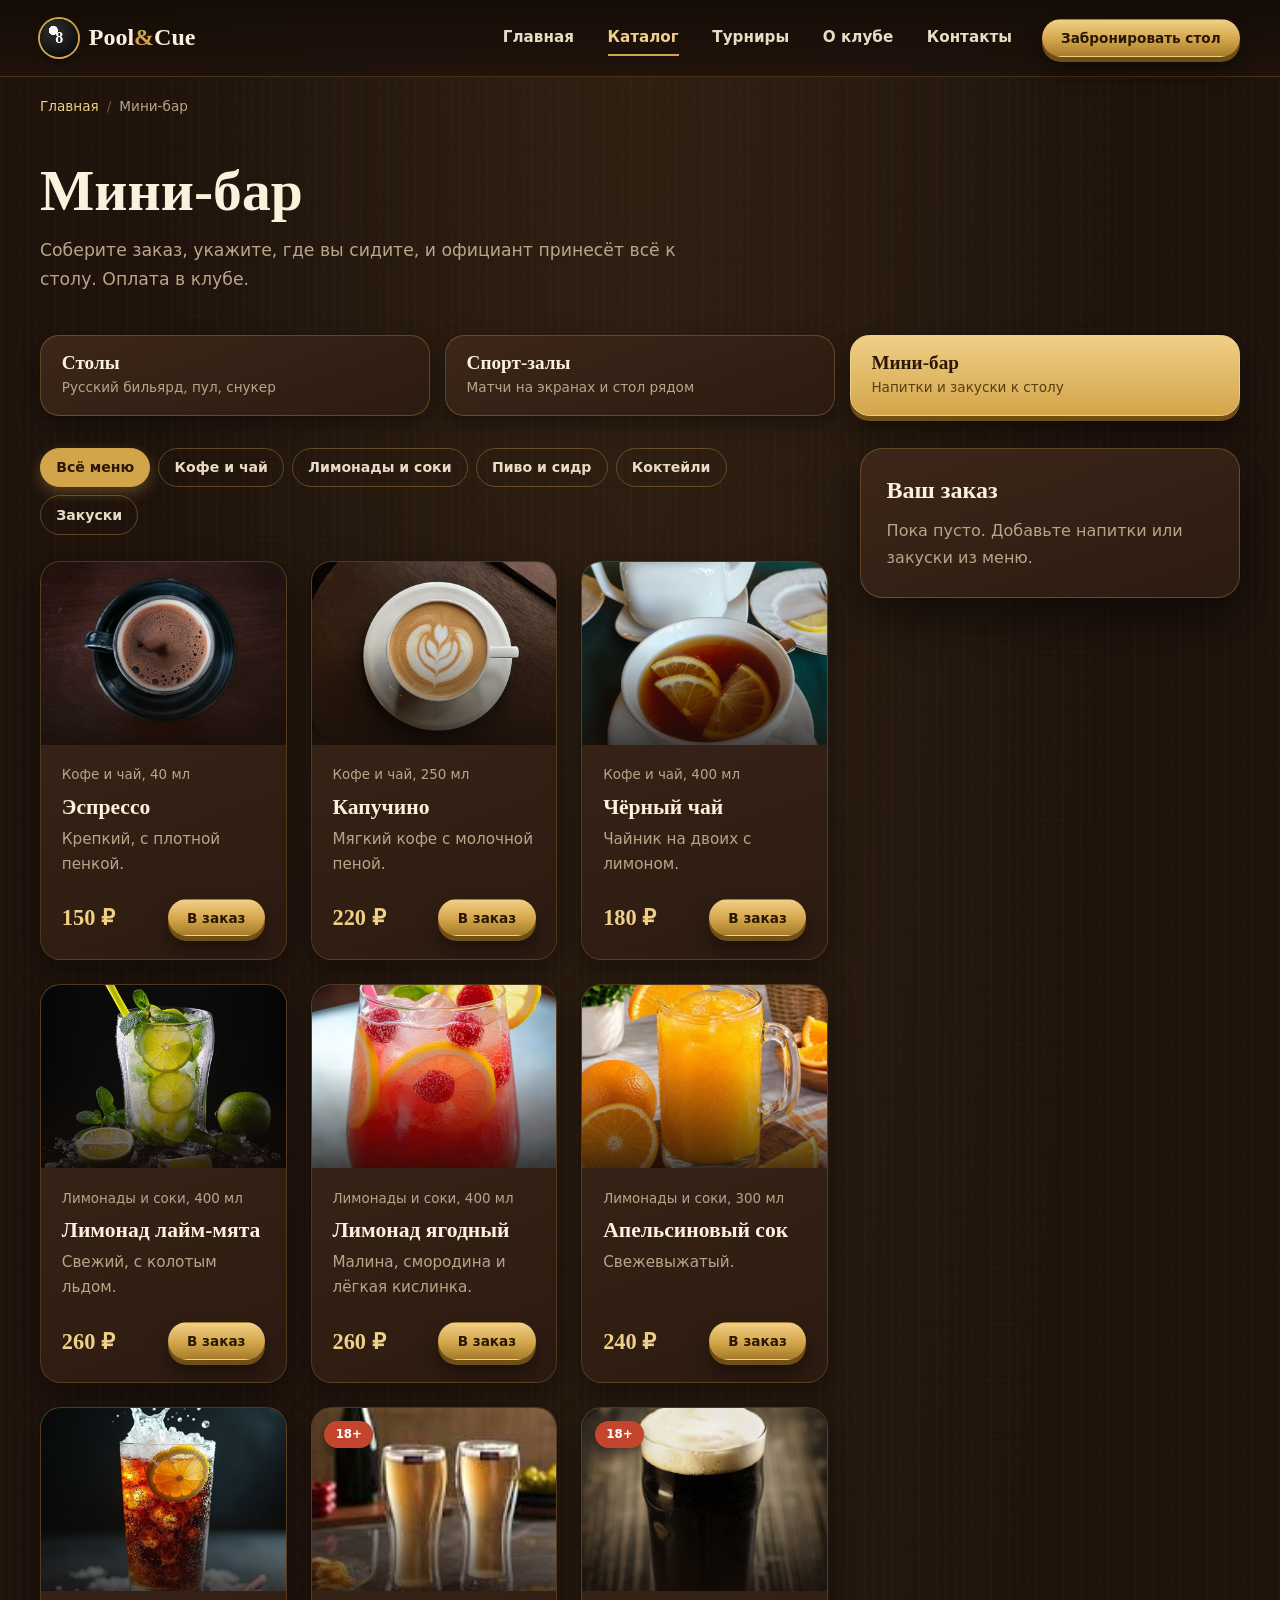
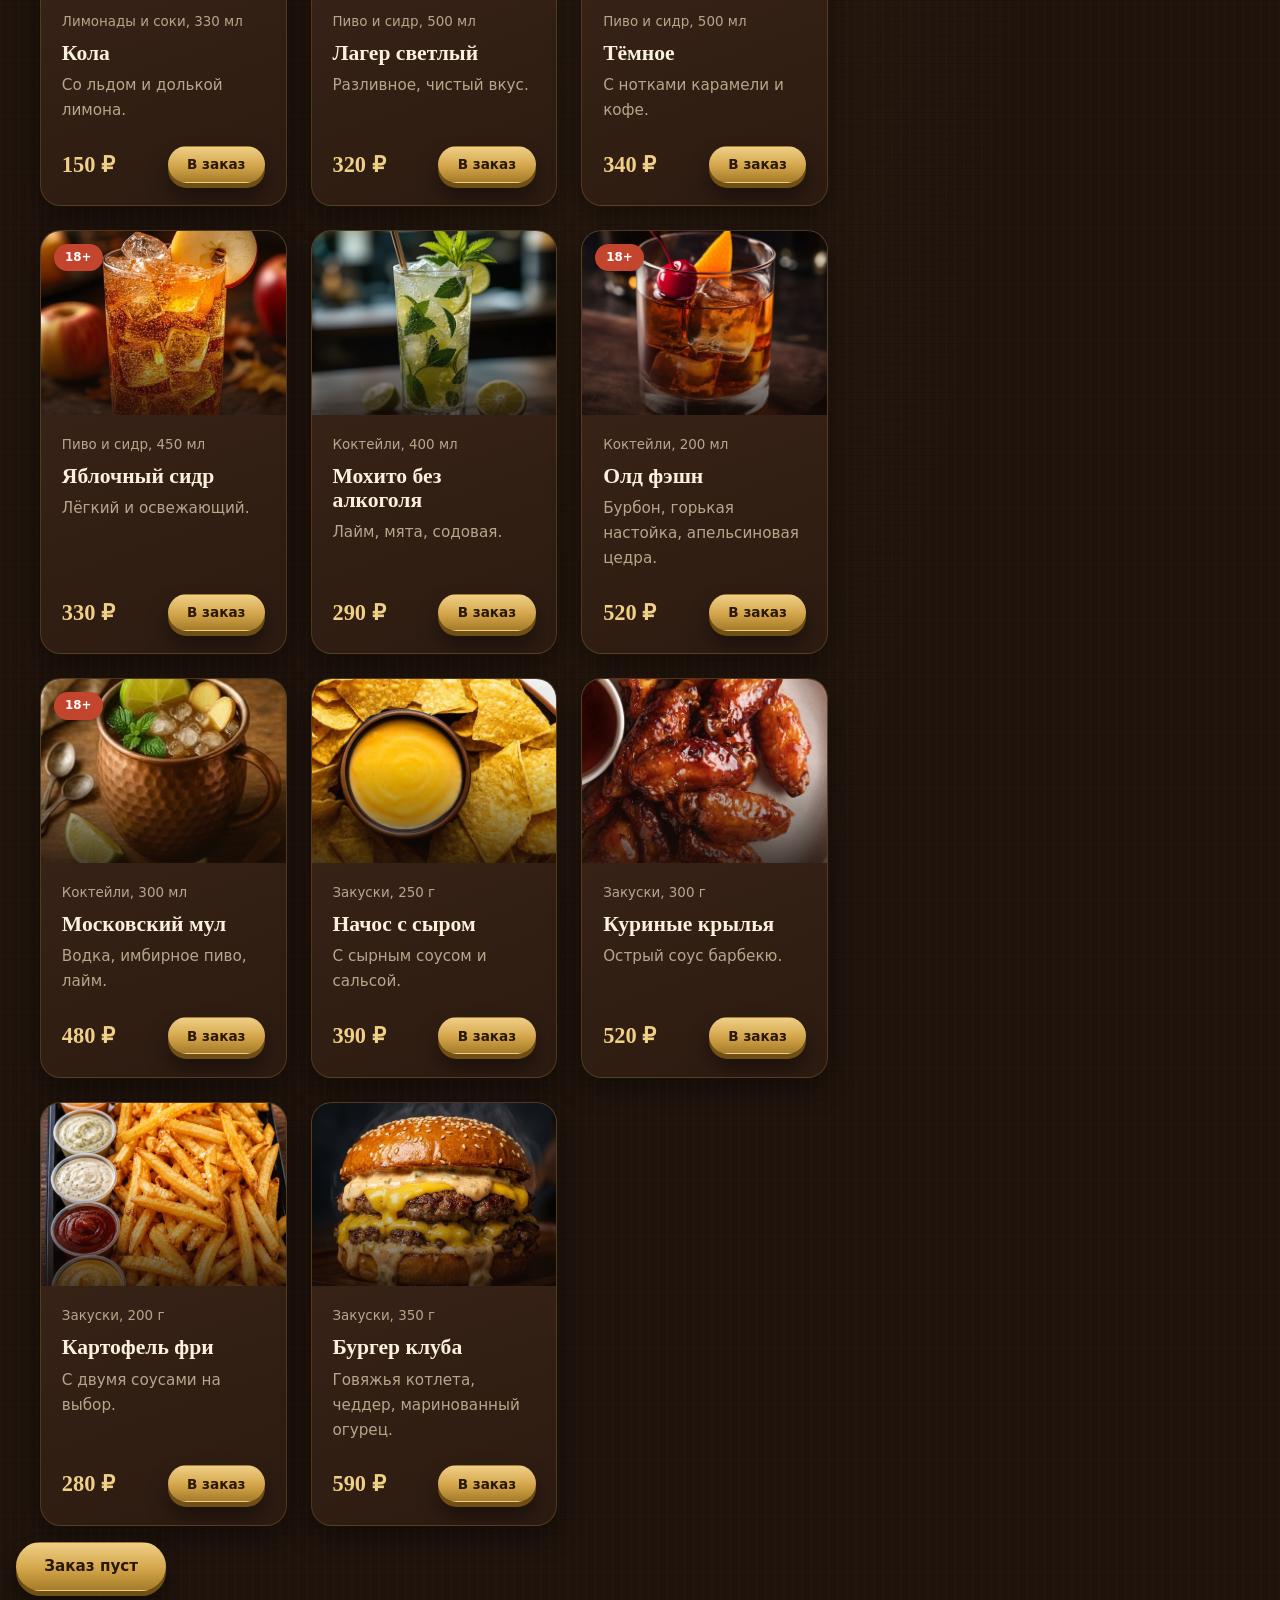
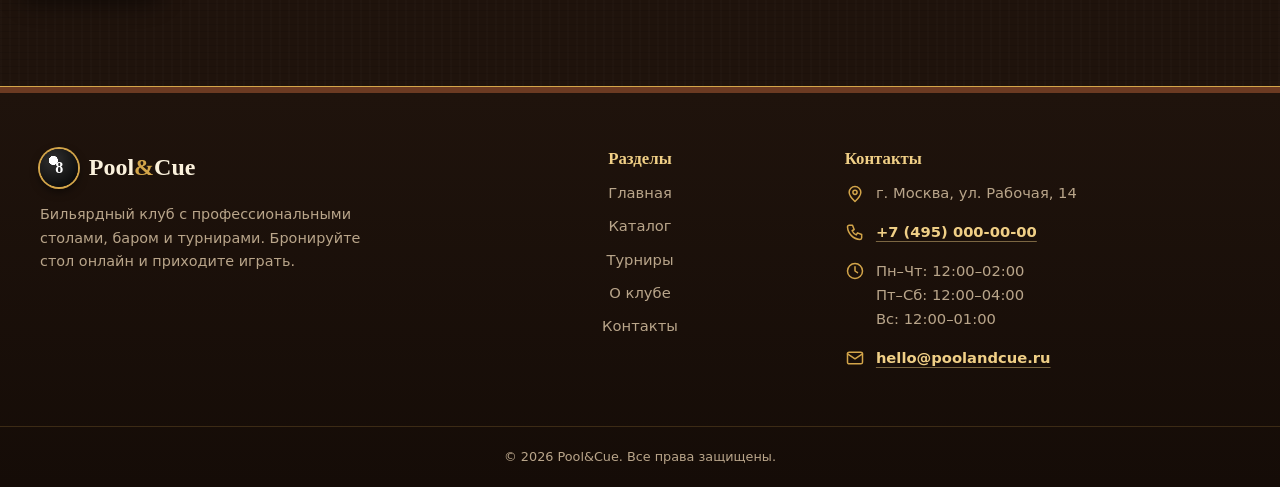
==== menu.html @ e1a8289d "first commit" ====
<!doctype html>
<html lang="ru">
<head>
<meta charset="utf-8">
<meta name="viewport" content="width=device-width,initial-scale=1">
<title>Мини-бар — Pool&amp;Cue</title>
<meta name="description" content="Мини-бар Pool&Cue: напитки, коктейли и закуски с заказом прямо к столу.">
<link rel="icon" href="data:image/svg+xml,%3Csvg xmlns='http://www.w3.org/2000/svg' viewBox='0 0 32 32'%3E%3Ccircle cx='16' cy='16' r='15' fill='%23150c07' stroke='%23d3a54a' stroke-width='2'/%3E%3Ccircle cx='16' cy='16' r='7' fill='%23f1e6d1'/%3E%3C/svg%3E">
<link rel="stylesheet" href="css/style.css">
<link rel="stylesheet" href="css/utilities.css">
<script src="js/data.js"></script>
<script src="js/main.js" defer></script>
</head>
<body>
<div id="site-header"></div>
<main>

<nav class="crumbs container" aria-label="Хлебные крошки" data-trail="Мини-бар"></nav>
<div class="container page-head"><h1 class="page-head__title">Мини-бар</h1><p class="page-head__lead">Соберите заказ, укажите, где вы сидите, и официант принесёт всё к столу. Оплата в клубе.</p></div>
<div class="container"><nav class="tabs" aria-label="Разделы каталога"><a class="tabs__link" href="catalog.html"><span class="tabs__title">Столы</span><span class="tabs__text">Русский бильярд, пул, снукер</span></a><a class="tabs__link" href="sports.html"><span class="tabs__title">Спорт-залы</span><span class="tabs__text">Матчи на экранах и стол рядом</span></a><a class="tabs__link tabs__link--active" href="menu.html" aria-current="page"><span class="tabs__title">Мини-бар</span><span class="tabs__text">Напитки и закуски к столу</span></a></nav></div>
<div class="container grid gap-8 pb-8 lg:grid-cols-[1fr_380px]">
  <section><div class="cat-row chips" id="cats"></div><div class="grid gap-6 sm:grid-cols-2 xl:grid-cols-3" id="menuGrid"></div></section>
  <aside class="cart" id="cart"><div class="form-panel" id="cartBox"><h2 class="text-2xl mb-3">Ваш заказ</h2><div id="lines"></div>
    <form id="orderForm" novalidate class="grid gap-4 mt-4" hidden>
      <div class="field"><label class="field__label" for="oName">Имя</label><input class="field__input" id="oName" data-rule="required minlen:2"></div>
      <div class="field"><label class="field__label" for="oPhone">Телефон</label><input class="field__input" id="oPhone" type="tel" data-rule="required phone" placeholder="+7 900 123-45-67"></div>
      <div class="field"><label class="field__label" for="oWhere">Куда принести</label><select class="field__input" id="oWhere"></select></div>
      <div class="field"><label class="field__label" for="oNote">Пожелания</label><textarea class="field__input" id="oNote" style="min-height:64px" placeholder="Например, без льда"></textarea></div>
      <div class="field field--check" id="ageBox" hidden><input type="checkbox" id="oAge"><label for="oAge" class="text-sm">Мне есть 18 лет, подтверждаю заказ алкоголя</label></div>
      <button class="btn btn--primary btn--lg btn--block" type="submit">Заказать</button></form></div></aside>
</div>
<a class="btn btn--primary cart-pill" href="#cart" id="pill">Заказ</a>

</main>
<div id="site-footer"></div>
<script>
document.addEventListener("DOMContentLoaded",()=>{

let cart={},cat="all";try{cart=JSON.parse(localStorage.getItem("pc_cart")||"{}")}catch(_){}
const save=()=>{try{localStorage.setItem("pc_cart",JSON.stringify(cart))}catch(_){}};
$("#cats").innerHTML=[["all","Всё меню"],...MENU_CATS.map(c=>[c,c])].map(([v,t],i)=>`<label class="chip"><input type="radio" name="cat" value="${v}"${i?"":" checked"}><span>${t}</span></label>`).join("");
$("#oWhere").innerHTML=["У барной стойки",...SPORT_HALLS.map(h=>"Спорт-зал "+h.name),...TABLES.map(t=>`Стол «${t.name}», ${t.hall}`)].map(o=>`<option>${o}</option>`).join("");
const ctl=id=>{const n=cart[id]||0;return n?`<div class="qty"><button data-dec="${id}" aria-label="Убрать одну">−</button><b>${n}</b><button data-inc="${id}" aria-label="Добавить ещё">+</button></div>`:`<button class="btn btn--primary btn--sm" data-inc="${id}">В заказ</button>`};
function grid(){$("#menuGrid").innerHTML=MENU.filter(m=>cat==="all"||m.cat===cat).map(m=>`<article class="card"><div class="card__media"><img src="images/${m.img}" alt="${m.name}" loading="lazy">${m.alc?'<div class="card__badges"><span class="badge badge--hot">18+</span></div>':""}</div><div class="card__body"><p class="card__meta">${m.cat}, ${m.vol}</p><h3 class="card__title">${m.name}</h3><p class="card__text">${m.desc}</p><div class="card__foot"><p class="card__price">${money(m.price)}</p><span data-ctl="${m.id}">${ctl(m.id)}</span></div></div></article>`).join("")}
function lines(){const items=MENU.filter(m=>cart[m.id]),sum=items.reduce((s,m)=>s+m.price*cart[m.id],0),cnt=items.reduce((s,m)=>s+cart[m.id],0);
$("#lines").innerHTML=items.length?items.map(m=>`<div class="cart__line"><span>${m.name} × ${cart[m.id]}</span><b>${money(m.price*cart[m.id])}</b></div>`).join("")+`<div class="sum__row sum__row--total mt-3"><span>Итого</span><span>${money(sum)}</span></div>`:`<p class="text-[color:var(--muted)]">Пока пусто. Добавьте напитки или закуски из меню.</p>`;
$("#orderForm").hidden=!items.length;const alc=items.some(m=>m.alc);$("#ageBox").hidden=!alc;if(alc)$("#oAge").dataset.rule="agree";else{delete $("#oAge").dataset.rule;$("#oAge").checked=false}
$("#pill").textContent=cnt?`Заказ: ${cnt} · ${money(sum)}`:"Заказ пуст";return sum}
document.addEventListener("click",e=>{const b=e.target.closest("[data-inc],[data-dec]");if(!b)return;const id=b.dataset.inc||b.dataset.dec;
cart[id]=Math.max(0,(cart[id]||0)+(b.dataset.inc?1:-1));if(!cart[id])delete cart[id];save();$$(`[data-ctl="${id}"]`).forEach(s=>s.innerHTML=ctl(id));lines()});
$$("input[name=cat]").forEach(r=>r.onchange=()=>{cat=r.value;grid()});
$("#orderForm").onsubmit=e=>{e.preventDefault();if(!validateForm(e.target)){toast("Проверьте поля формы: есть ошибки",true);return}
const sum=lines(),code="BAR-"+Math.floor(100+Math.random()*900),where=$("#oWhere").value;cart={};save();
$("#cartBox").innerHTML=`<div class="text-center py-4"><div class="feature__icon mx-auto" style="width:4rem;height:4rem">${icon("bar")}</div><h2 class="text-2xl">Заказ принят</h2><p class="mt-3">Номер: <b class="text-[color:var(--brass-light)]">${code}</b></p><p class="mt-2 text-[color:var(--muted)]">Принесём: ${where.toLowerCase()}. К оплате в клубе: ${money(sum)}.</p><a class="btn btn--ghost mt-6" href="menu.html">Сделать новый заказ</a></div>`;$("#pill").hidden=true;toast("Заказ принят, официант уже в пути")};
grid();lines();

});
</script>
</body>
</html>
---- css/style.css ----
/* Pool&Cue — стили. БЭМ + CSS-переменные; раскладка — Tailwind (CDN) + Flexbox/Grid */
:root{--walnut-950:#150c07;--walnut-900:#1f130c;--walnut-800:#2c1b11;--walnut-700:#3d2619;--mahogany:#6b3a22;--oak:#a8703f;--brass:#d3a54a;--brass-light:#f0cf86;--brass-dark:#6f4f14;--felt:#1f5a42;--felt-dark:#143d2d;--chalk:#f1e6d1;--text:#eadcc4;--muted:#b9a58a;--danger:#ff8a72;--ok:#8fd9a8;--ease:cubic-bezier(.2,.8,.2,1)}
*{box-sizing:border-box}
html{scroll-behavior:smooth;scroll-padding-top:96px}
body{margin:0;padding-top:76px;font-family:system-ui,-apple-system,'Segoe UI',Roboto,sans-serif;color:var(--text);line-height:1.65;background-color:var(--walnut-900);background-image:radial-gradient(ellipse at 50% -10%,rgba(211,165,74,.10),transparent 55%),repeating-linear-gradient(90deg,rgba(255,255,255,.012) 0 2px,transparent 2px 9px),repeating-linear-gradient(0deg,rgba(0,0,0,.10) 0 1px,transparent 1px 7px)}
h1,h2,h3,h4{font-family:Georgia,'Times New Roman',serif;line-height:1.12;margin:0;color:#fbf1dc}
p{margin:0}
:focus-visible{outline:2px solid var(--brass-light);outline-offset:3px}
.container{width:min(1200px,100% - 2rem);margin-inline:auto}
.is-missing{opacity:0}
@media (prefers-reduced-motion:reduce){*{transition:none!important;animation:none!important;scroll-behavior:auto!important}}

/* базовые сбросы */
img,canvas,svg{display:block;max-width:100%}img{height:auto}
a{color:inherit}[hidden]{display:none!important}
button,input,select,textarea{font:inherit;color:inherit}
ul{margin:0}
/* header / nav */
.header{position:fixed;top:0;left:0;right:0;z-index:50;background:linear-gradient(180deg,rgba(21,12,7,.96),rgba(31,19,12,.92));backdrop-filter:blur(10px);border-bottom:1px solid rgba(211,165,74,.25);transition:box-shadow .3s}
.header--scrolled{box-shadow:0 12px 30px rgba(0,0,0,.55)}
.logo{display:inline-flex;align-items:center;gap:.65rem;text-decoration:none}
.logo__ball{display:grid;place-items:center;width:2.4rem;height:2.4rem;border-radius:50%;background:radial-gradient(circle at 35% 30%,#fff 0 12%,#2a2a2a 13%,#000);box-shadow:0 0 0 2px var(--brass),0 4px 10px rgba(0,0,0,.6);color:#fff;font:800 1rem Georgia,'Times New Roman',serif;transition:transform .6s var(--ease)}
.logo:hover .logo__ball{transform:rotate(360deg)}
.logo__text{font:800 1.5rem Georgia,'Times New Roman',serif;color:#fbf1dc}.logo__amp{color:var(--brass)}
.nav{display:flex;align-items:center;gap:.4rem}
.nav__link{position:relative;padding:.5rem .85rem;text-decoration:none;font-weight:600;font-size:.95rem;color:var(--text);transition:color .2s}
.nav__link::after{content:"";position:absolute;left:.85rem;right:.85rem;bottom:.15rem;height:2px;background:var(--brass);transform:scaleX(0);transform-origin:left;transition:transform .35s var(--ease)}
.nav__link:hover,.nav__link--active{color:var(--brass-light)}.nav__link:hover::after,.nav__link--active::after{transform:scaleX(1)}
.nav__cta{margin-left:.6rem}
.burger{display:none;width:44px;height:44px;border:1px solid rgba(211,165,74,.4);border-radius:12px;background:var(--walnut-800);cursor:pointer;flex-direction:column;justify-content:center;align-items:center;gap:5px}
.burger span{width:20px;height:2px;background:var(--brass-light);transition:transform .3s}
@media(max-width:1100px){.burger{display:flex}.nav{position:absolute;top:76px;left:0;right:0;flex-direction:column;align-items:stretch;padding:1rem;background:var(--walnut-950);border-bottom:1px solid rgba(211,165,74,.3);display:none}.nav--open{display:flex}.nav__link{padding:.8rem}.nav__cta{margin:.5rem 0 0}}

/* buttons */
a.btn,button.btn{position:relative;display:inline-flex;align-items:center;justify-content:center;gap:.5rem;padding:.9rem 1.7rem;border-radius:999px;border:1px solid transparent;font:700 .95rem system-ui,-apple-system,'Segoe UI',Roboto,sans-serif;text-decoration:none;cursor:pointer;overflow:hidden;isolation:isolate;transition:transform .25s var(--ease),box-shadow .25s,background .25s,color .25s}
.btn::before{content:"";position:absolute;inset:0;z-index:-1;background:linear-gradient(110deg,transparent 30%,rgba(255,255,255,.5) 50%,transparent 70%);transform:translateX(-130%);transition:transform .7s var(--ease)}
.btn:hover::before{transform:translateX(130%)}
.btn:hover{transform:translateY(-3px)}.btn:active{transform:translateY(2px) scale(.98)}
.btn[disabled]{opacity:.5;pointer-events:none}
.btn.btn--primary{background:linear-gradient(180deg,var(--brass-light),var(--brass) 55%,#a67c2a);color:#2a1807;box-shadow:0 5px 0 var(--brass-dark),0 14px 22px rgba(0,0,0,.45)}
.btn.btn--primary:hover{box-shadow:0 8px 0 var(--brass-dark),0 20px 34px rgba(211,165,74,.35)}
.btn.btn--primary:active{box-shadow:0 1px 0 var(--brass-dark),0 4px 10px rgba(0,0,0,.4)}
.btn.btn--ghost{background:rgba(211,165,74,.06);border-color:var(--brass);color:var(--brass-light)}
.btn.btn--ghost:hover{background:var(--brass);color:#2a1807;box-shadow:0 12px 26px rgba(211,165,74,.3)}
.btn.btn--felt{background:linear-gradient(180deg,#2f8a66,var(--felt) 60%,var(--felt-dark));color:#f1e6d1;box-shadow:0 5px 0 #0b2619,0 14px 22px rgba(0,0,0,.4)}
.btn.btn--felt:hover{box-shadow:0 8px 0 #0b2619,0 20px 32px rgba(47,138,102,.4)}
.btn.btn--sm{padding:.6rem 1.15rem;font-size:.85rem}.btn.btn--lg{padding:1.1rem 2.2rem;font-size:1.05rem}.btn.btn--block{width:100%}

/* sections */
.section{padding:5rem 0}
.section--felt{background:radial-gradient(ellipse at 50% 0,#2b7a58,transparent 70%),repeating-linear-gradient(45deg,rgba(255,255,255,.025) 0 1px,transparent 1px 4px),var(--felt-dark);border-block:6px solid var(--mahogany);box-shadow:inset 0 0 80px rgba(0,0,0,.5)}
.section--chalk{background:linear-gradient(180deg,#f6ecd8,var(--chalk));color:#3a2414;border-block:6px solid var(--oak)}
.section--chalk h2,.section--chalk h3{color:#2c1b11}.section--chalk .section__lead{color:#6a4a32}
.section--dark{background:rgba(21,12,7,.55)}
.section__head{max-width:40rem;margin-bottom:2.8rem}.section__head--center{margin-inline:auto;text-align:center}
.section__title{font-size:clamp(1.9rem,3.6vw,2.9rem);font-weight:800}
.section__lead{margin-top:.8rem;color:var(--muted);font-size:1.05rem}
.crumbs{padding:1.2rem 0 .4rem;font-size:.85rem;color:var(--muted)}.crumbs a{color:var(--brass-light);text-decoration:none}.crumbs a:hover{text-decoration:underline}.crumbs__sep{margin:0 .5rem;opacity:.5}
.page-head{padding:2.2rem 0 2.6rem}.page-head__title{font-size:clamp(2.2rem,5vw,3.6rem);font-weight:800}.page-head__lead{margin-top:.8rem;color:var(--muted);max-width:42rem;font-size:1.08rem}

/* hero */
.hero{position:relative;min-height:calc(100vh - 76px);display:flex;align-items:center;overflow:hidden;background:radial-gradient(ellipse at 50% 0,#3b2515,var(--walnut-950) 70%)}
.hero__img{position:absolute;inset:0;width:100%;height:100%;object-fit:cover;opacity:.55}
.hero__shade{position:absolute;inset:0;background:linear-gradient(90deg,rgba(21,12,7,.92),rgba(21,12,7,.35) 70%),linear-gradient(0deg,var(--walnut-900),transparent 30%)}
.hero__lamp{position:absolute;top:-12%;left:50%;width:min(900px,120vw);height:130%;transform:translateX(-50%);background:conic-gradient(from 180deg at 50% 0,transparent 160deg,rgba(255,214,140,.16) 180deg,transparent 200deg);pointer-events:none;animation:lamp 6s ease-in-out infinite alternate}
@keyframes lamp{from{opacity:.6;transform:translateX(-50%) rotate(-1.2deg)}to{opacity:1;transform:translateX(-50%) rotate(1.2deg)}}
.hero__inner{position:relative;padding:4rem 0}
.hero__title{font-size:clamp(2.6rem,7vw,5.4rem);font-weight:800;max-width:14ch;text-shadow:0 6px 30px rgba(0,0,0,.6)}
.hero__text{margin-top:1.3rem;max-width:34rem;font-size:1.15rem;color:var(--text)}
.quick{display:grid;grid-template-columns:repeat(auto-fit,minmax(160px,1fr));gap:.8rem;align-items:end;margin-top:2.4rem;padding:1.1rem;max-width:52rem;border-radius:1.4rem;background:linear-gradient(160deg,rgba(61,38,25,.92),rgba(31,19,12,.92));border:1px solid rgba(211,165,74,.35);box-shadow:0 24px 50px rgba(0,0,0,.55),inset 0 1px 0 rgba(255,255,255,.08)}

/* forms */
.field{display:flex;flex-direction:column;gap:.35rem;position:relative}
.field__label{font-size:.82rem;font-weight:700;color:var(--brass-light)}
.field__input{width:100%;padding:.8rem 1rem;border-radius:.85rem;border:1px solid rgba(211,165,74,.3);background:rgba(10,5,2,.45);color:#fbf1dc;font:500 .95rem system-ui,-apple-system,'Segoe UI',Roboto,sans-serif;transition:border-color .2s,box-shadow .2s,background .2s}
.field__input:hover{border-color:rgba(211,165,74,.6)}
.field__input:focus{outline:none;border-color:var(--brass-light);box-shadow:0 0 0 4px rgba(211,165,74,.18);background:rgba(10,5,2,.7)}
.field__input option{background:var(--walnut-800)}
textarea.field__input{min-height:96px;resize:vertical}
.field__msg{font-size:.8rem;color:var(--danger)}.field__msg:empty{display:none}
.field--error .field__input{border-color:var(--danger);box-shadow:0 0 0 4px rgba(255,138,114,.12)}
.field--check{flex-direction:row;flex-wrap:wrap;align-items:flex-start;gap:.6rem}.field--check .field__msg{width:100%}
.field--check input{accent-color:var(--brass);width:1.15rem;height:1.15rem;margin-top:.25rem}
input[type=range]{accent-color:var(--brass);width:100%}
.form-panel{padding:1.6rem;border-radius:1.4rem;background:linear-gradient(160deg,var(--walnut-700),var(--walnut-800));border:1px solid rgba(211,165,74,.3);box-shadow:0 20px 44px rgba(0,0,0,.5)}
.chips{display:flex;flex-wrap:wrap;gap:.5rem}.chip{position:relative;cursor:pointer}.chip input{position:absolute;opacity:0}
.chip span{display:inline-block;padding:.45rem .95rem;border-radius:999px;border:1px solid rgba(211,165,74,.35);font-size:.88rem;font-weight:600;transition:all .2s var(--ease)}
.chip:hover span{transform:translateY(-2px);border-color:var(--brass)}
.chip input:checked+span{background:var(--brass);color:#2a1807;border-color:var(--brass);box-shadow:0 6px 14px rgba(211,165,74,.3)}
.chip input:focus-visible+span{outline:2px solid var(--brass-light);outline-offset:3px}
.sum{display:grid;gap:.4rem;padding:1rem;border-radius:1rem;background:rgba(10,5,2,.4);border:1px dashed rgba(211,165,74,.4)}
.sum__row{display:flex;justify-content:space-between;font-size:.92rem;color:var(--muted)}.sum__row--total{font:800 1.5rem Georgia,'Times New Roman',serif;color:var(--brass-light);padding-top:.5rem;border-top:1px solid rgba(211,165,74,.3)}

/* cards */
.card{display:flex;flex-direction:column;overflow:hidden;border-radius:1.3rem;background:linear-gradient(160deg,var(--walnut-700),var(--walnut-800));border:1px solid rgba(211,165,74,.2);box-shadow:0 10px 28px rgba(0,0,0,.4);transition:transform .45s var(--ease),box-shadow .45s,border-color .45s}
.card:hover{transform:translateY(-8px);border-color:rgba(240,207,134,.7);box-shadow:0 26px 50px rgba(0,0,0,.55),0 0 36px rgba(211,165,74,.18)}
.card__media{position:relative;aspect-ratio:4/3;overflow:hidden;background:radial-gradient(circle at 50% 40%,#2f7a58,var(--felt-dark) 75%)}
.card__media img{position:absolute;inset:0;width:100%;height:100%;object-fit:cover;transition:transform .9s var(--ease),filter .6s}
.card:hover .card__media img{transform:scale(1.12) rotate(.6deg);filter:saturate(1.15) brightness(1.05)}
.card__media::after{content:"";position:absolute;inset:0;background:linear-gradient(0deg,rgba(21,12,7,.75),transparent 55%);pointer-events:none}
.card__badges{position:absolute;top:.8rem;left:.8rem;z-index:2;display:flex;flex-wrap:wrap;gap:.4rem}
.card__body{display:flex;flex-direction:column;gap:.5rem;padding:1.2rem 1.3rem 1.4rem;flex:1}
.card__meta{font-size:.84rem;color:var(--muted)}.card__title{font-size:1.35rem;font-weight:700}.card__text{color:var(--muted);font-size:.95rem}
.card__foot{display:flex;align-items:center;justify-content:space-between;gap:.8rem;margin-top:auto;padding-top:.9rem}
.card__price{font:800 1.4rem Georgia,'Times New Roman',serif;color:var(--brass-light)}.card__price small{font:500 .8rem system-ui,'Segoe UI',sans-serif;color:var(--muted)}
.badge{display:inline-flex;align-items:center;gap:.35rem;padding:.25rem .7rem;border-radius:999px;font-size:.74rem;font-weight:800;backdrop-filter:blur(6px);box-shadow:0 4px 10px rgba(0,0,0,.4)}
.badge--new{background:#2f8a66;color:#fff}.badge--vip{background:linear-gradient(180deg,var(--brass-light),var(--brass));color:#2a1807}.badge--hot{background:#c4452d;color:#fff}.badge--free{background:rgba(21,12,7,.85);color:var(--ok);border:1px solid var(--ok)}
.badge--free::before{content:"";width:.5rem;height:.5rem;border-radius:50%;background:var(--ok);animation:pulse 1.6s infinite}
@keyframes pulse{0%{box-shadow:0 0 0 0 rgba(143,217,168,.7)}70%,100%{box-shadow:0 0 0 7px rgba(143,217,168,0)}}
.hall{position:relative;display:block;aspect-ratio:3/4;overflow:hidden;border-radius:1.3rem;text-decoration:none;background:radial-gradient(circle at 50% 30%,var(--mahogany),var(--walnut-900));border:1px solid rgba(211,165,74,.25);transition:transform .45s var(--ease),box-shadow .45s}
.hall img{position:absolute;inset:0;width:100%;height:100%;object-fit:cover;transition:transform 1s var(--ease)}
.hall::after{content:"";position:absolute;inset:0;background:linear-gradient(0deg,rgba(21,12,7,.92),transparent 60%)}
.hall:hover{transform:translateY(-8px);box-shadow:0 26px 50px rgba(0,0,0,.6),0 0 0 2px var(--brass)}.hall:hover img{transform:scale(1.12)}
.hall__body{position:absolute;z-index:2;left:1.2rem;right:1.2rem;bottom:1.1rem}.hall__title{font-size:1.4rem}.hall__text{font-size:.88rem;color:var(--text);max-height:0;opacity:0;overflow:hidden;transition:max-height .5s var(--ease),opacity .4s}
.hall:hover .hall__text,.hall:focus-visible .hall__text{max-height:6rem;opacity:1;margin-top:.4rem}
@media(hover:none){.hall__text{max-height:6rem;opacity:1;margin-top:.4rem}}
.feature{padding:1.7rem;border-radius:1.3rem;background:linear-gradient(160deg,rgba(61,38,25,.9),rgba(31,19,12,.9));border:1px solid rgba(211,165,74,.22);transition:transform .4s var(--ease),border-color .4s,box-shadow .4s}
.feature:hover{transform:translateY(-6px) rotate(-.4deg);border-color:var(--brass);box-shadow:0 20px 40px rgba(0,0,0,.5)}
.feature__icon{display:grid;place-items:center;width:3.4rem;height:3.4rem;margin-bottom:1rem;border-radius:50%;background:radial-gradient(circle at 35% 30%,var(--brass-light),var(--brass) 60%,#8a6320);box-shadow:0 6px 0 var(--brass-dark),0 12px 18px rgba(0,0,0,.4);transition:transform .4s var(--ease)}
.feature:hover .feature__icon{transform:translateY(-4px) scale(1.08)}.feature__icon svg{width:1.6rem;height:1.6rem;stroke:#2a1807;fill:none;stroke-width:2;stroke-linecap:round;stroke-linejoin:round}
.feature__title{font-size:1.2rem;margin-bottom:.4rem}.feature__text{color:var(--muted);font-size:.95rem}
.stat{text-align:center;padding:1.4rem 1rem}.stat__num{font:800 clamp(2.6rem,5vw,4rem) Georgia,'Times New Roman',serif;color:var(--mahogany);line-height:1}.stat__label{margin-top:.5rem;font-weight:700;color:#6a4a32}
.media{position:relative;overflow:hidden;border-radius:1.5rem;aspect-ratio:4/3;background:radial-gradient(circle at 50% 40%,var(--oak),var(--walnut-800));box-shadow:0 24px 50px rgba(0,0,0,.55),0 0 0 6px var(--mahogany),0 0 0 8px var(--brass)}
.media img{position:absolute;inset:0;width:100%;height:100%;object-fit:cover;transition:transform 1s var(--ease)}.media:hover img{transform:scale(1.07)}
.event{display:grid;grid-template-columns:auto 1fr auto;gap:1.2rem;align-items:center;padding:1.2rem 1.4rem;border-radius:1.2rem;background:linear-gradient(160deg,var(--walnut-700),var(--walnut-800));border:1px solid rgba(211,165,74,.22);transition:transform .35s var(--ease),border-color .35s,box-shadow .35s}
.event:hover{transform:translateX(8px);border-color:var(--brass);box-shadow:-8px 10px 30px rgba(0,0,0,.45)}
.event__date{display:grid;place-items:center;width:4.4rem;height:4.4rem;border-radius:1rem;background:linear-gradient(180deg,var(--brass-light),var(--brass));color:#2a1807;font:800 1.7rem/1 Georgia,'Times New Roman',serif;text-align:center;box-shadow:0 5px 0 var(--brass-dark)}.event__date small{display:block;font:700 .7rem system-ui,'Segoe UI',sans-serif}
.event__title{font-size:1.2rem}.event__meta{color:var(--muted);font-size:.9rem}
@media(max-width:640px){.event{grid-template-columns:auto 1fr}.event .btn{grid-column:1/-1}}
.promo{padding:1.6rem;border-radius:1.3rem;background:linear-gradient(135deg,var(--felt),var(--felt-dark));border:1px solid rgba(240,207,134,.35);box-shadow:inset 0 0 40px rgba(0,0,0,.3);transition:transform .4s var(--ease),box-shadow .4s}
.promo:hover{transform:translateY(-6px) scale(1.02);box-shadow:0 24px 44px rgba(0,0,0,.5),inset 0 0 40px rgba(0,0,0,.2)}
.promo__big{font:800 2.4rem Georgia,'Times New Roman',serif;color:var(--brass-light)}
.cta{position:relative;overflow:hidden;padding:3.5rem 2rem;text-align:center;border-radius:2rem;background:radial-gradient(ellipse at 50% 0,#8b4d2c,var(--mahogany) 50%,var(--walnut-800));border:2px solid var(--brass);box-shadow:0 30px 60px rgba(0,0,0,.55),inset 0 0 60px rgba(0,0,0,.35)}
.cta__text{max-width:34rem;margin:.8rem auto 1.6rem;color:var(--text)}
.timeline{position:relative;display:grid;gap:1.6rem;padding-left:2rem;border-left:2px solid var(--brass)}.timeline__item{position:relative}.timeline__item::before{content:"";position:absolute;left:calc(-2rem - 7px);top:.45rem;width:12px;height:12px;border-radius:50%;background:var(--brass);box-shadow:0 0 0 5px rgba(211,165,74,.25)}
.timeline__year{font:800 1.3rem Georgia,'Times New Roman',serif;color:var(--brass-light)}
.person{text-align:center}.person .media{aspect-ratio:1/1;border-radius:50%;margin:0 auto 1.2rem;max-width:200px;box-shadow:0 12px 30px rgba(0,0,0,.5),0 0 0 4px var(--brass)}
.info{display:flex;gap:1rem;padding:1.3rem;border-radius:1.2rem;background:var(--walnut-800);border:1px solid rgba(211,165,74,.22)}.info__t{font-weight:800;color:var(--brass-light)}
.social{display:inline-grid;place-items:center;width:2.8rem;height:2.8rem;border-radius:50%;border:1px solid var(--brass);color:var(--brass-light);font-weight:800;text-decoration:none;transition:all .3s var(--ease)}.social:hover{background:var(--brass);color:#2a1807;transform:translateY(-4px) rotate(8deg);box-shadow:0 10px 18px rgba(211,165,74,.35)}
.mapbox{display:grid;place-items:center;min-height:260px;border-radius:1.3rem;text-align:center;padding:1rem;color:var(--muted);background:repeating-linear-gradient(45deg,rgba(255,255,255,.03) 0 12px,transparent 12px 24px),var(--felt-dark);border:2px dashed var(--brass)}
.faq{border-radius:1rem;background:var(--walnut-800);border:1px solid rgba(211,165,74,.22);margin-bottom:.7rem;transition:border-color .3s,background .3s}.faq[open]{border-color:var(--brass);background:var(--walnut-700)}
.faq__q{list-style:none;cursor:pointer;display:flex;justify-content:space-between;gap:1rem;padding:1.1rem 1.3rem;font-weight:700}.faq__q::-webkit-details-marker{display:none}
.faq__q::after{content:"+";display:grid;place-items:center;flex:none;width:1.8rem;height:1.8rem;border-radius:50%;background:var(--brass);color:#2a1807;font-size:1.2rem;transition:transform .35s var(--ease)}.faq[open] .faq__q::after{transform:rotate(135deg)}.faq__a{padding:0 1.3rem 1.2rem;color:var(--muted);animation:fade .4s}
@keyframes fade{from{opacity:0;transform:translateY(-6px)}}
.list-check{display:grid;gap:.5rem;padding:0;margin:0;list-style:none}.list-check li{display:flex;gap:.6rem}.list-check li::before{content:"✓";color:var(--brass);font-weight:800}
.spec{display:grid;grid-template-columns:repeat(auto-fit,minmax(130px,1fr));gap:.8rem}.spec__item{padding:.9rem;border-radius:1rem;background:rgba(10,5,2,.4);border:1px solid rgba(211,165,74,.2)}.spec__k{font-size:.78rem;color:var(--muted)}.spec__v{font-weight:800;color:#fbf1dc}
.filters{position:sticky;top:96px;align-self:start;display:grid;gap:1.3rem}
.empty{padding:3rem 1rem;text-align:center;border-radius:1.3rem;border:2px dashed rgba(211,165,74,.4);color:var(--muted)}

/* footer, modal, toast, to-top */
.footer{margin-top:5rem;background:linear-gradient(180deg,var(--walnut-900),var(--walnut-950));border-top:6px solid var(--mahogany);box-shadow:0 -1px 0 var(--brass)}
.footer__h{font:700 1.05rem Georgia,'Times New Roman',serif;color:var(--brass-light);margin-bottom:.8rem}.footer a{color:var(--muted);text-decoration:none;transition:color .2s,padding .2s}.footer a:hover{color:var(--brass-light);padding-left:.3rem}
.modal{position:fixed;inset:0;z-index:100;display:grid;place-items:center;padding:1rem;background:rgba(10,5,2,.8);backdrop-filter:blur(6px);animation:fade .3s}
.modal__box{position:relative;width:min(760px,100%);max-height:92vh;overflow:auto;border-radius:1.6rem;background:linear-gradient(160deg,var(--walnut-700),var(--walnut-800));border:1px solid var(--brass);box-shadow:0 40px 80px rgba(0,0,0,.7);animation:pop .45s var(--ease)}
@keyframes pop{from{opacity:0;transform:translateY(24px) scale(.94)}}
.modal__close{position:absolute;top:.8rem;right:.8rem;z-index:3;width:2.6rem;height:2.6rem;border-radius:50%;border:1px solid var(--brass);background:rgba(21,12,7,.85);color:var(--brass-light);font-size:1.3rem;cursor:pointer;transition:transform .35s var(--ease),background .2s}.modal__close:hover{transform:rotate(90deg);background:var(--brass);color:#2a1807}
.modal__grid{display:grid;grid-template-columns:1fr 1fr}.modal__grid>.media{border-radius:0;box-shadow:none;aspect-ratio:auto;min-height:260px}.modal__body{padding:2rem;display:grid;gap:1rem;align-content:center}
@media(max-width:640px){.modal__grid{grid-template-columns:1fr}}
.toast{position:fixed;left:1rem;bottom:1rem;z-index:120;max-width:22rem;padding:1rem 1.3rem;border-radius:1rem;font-weight:600;box-shadow:0 20px 40px rgba(0,0,0,.6);animation:pop .4s var(--ease);background:var(--felt);border:1px solid var(--ok);color:#fff}.toast--error{background:#6a2314;border-color:var(--danger)}

/* игры */
.game{padding:1rem;border-radius:1.8rem;background:linear-gradient(160deg,var(--mahogany),var(--walnut-800));border:2px solid var(--brass);box-shadow:0 30px 60px rgba(0,0,0,.6),inset 0 0 30px rgba(0,0,0,.4)}
.game__canvas{display:block;width:100%;height:auto;border-radius:1rem;touch-action:none;cursor:crosshair;box-shadow:0 0 0 3px var(--brass-dark)}
.game__bar{display:flex;flex-wrap:wrap;align-items:center;justify-content:space-between;gap:.8rem;margin-top:.9rem}
.game__stat{font:800 1.1rem Georgia,'Times New Roman',serif;color:var(--brass-light)}.game__hint{font-size:.88rem;color:var(--muted)}
.cat-row{display:flex;flex-wrap:wrap;gap:.5rem;margin-bottom:1.6rem}
.qty{display:inline-flex;align-items:center;gap:.4rem}.qty button{width:2.1rem;height:2.1rem;border-radius:50%;border:1px solid var(--brass);background:rgba(211,165,74,.1);color:var(--brass-light);font-size:1.1rem;font-weight:800;cursor:pointer;transition:all .2s var(--ease)}.qty button:hover{background:var(--brass);color:#2a1807;transform:scale(1.12)}.qty button:active{transform:scale(.92)}.qty b{min-width:1.4rem;text-align:center}
.cart{position:sticky;top:96px;align-self:start}.cart__line{display:flex;justify-content:space-between;align-items:center;gap:.6rem;padding:.6rem 0;border-bottom:1px dashed rgba(211,165,74,.25);font-size:.92rem}
.cart-pill{position:fixed;left:1rem;bottom:1rem;z-index:55;display:none}@media(max-width:1023px){.cart-pill{display:inline-flex}}
.screens{display:flex;gap:.3rem;flex-wrap:wrap}.screens i{width:1.7rem;height:1.1rem;border-radius:.2rem;background:linear-gradient(135deg,#7fd0ff,#2f6fb0);box-shadow:0 0 8px rgba(127,208,255,.6);border:2px solid #111}

.to-top{position:fixed;left:auto;right:1.2rem;bottom:1.2rem;z-index:60;display:grid;place-items:center;width:3.6rem;height:3.6rem;border-radius:50%;border:0;cursor:pointer;background:radial-gradient(circle at 32% 28%,#fff3b8 0,#f2b632 24%,#c98410 62%,#7a4a06);box-shadow:inset -6px -8px 12px rgba(0,0,0,.4),inset 3px 3px 6px rgba(255,255,255,.35),0 12px 20px rgba(0,0,0,.6);opacity:0;transform:translateY(40px) rotate(-180deg);pointer-events:none;transition:opacity .35s,transform .6s var(--ease)}
.to-top__dot{display:grid;place-items:center;width:1.7rem;height:1.7rem;border-radius:50%;background:#f6f1e4;color:#1a1008;font:800 1rem/1 Georgia,serif;box-shadow:inset 0 -2px 3px rgba(0,0,0,.25)}
.to-top--show{opacity:1;transform:none;pointer-events:auto}.to-top:hover{transform:translateY(-6px) rotate(360deg)}.to-top:active{transform:translateY(2px) scale(.94)}

/* клик по фото стола = быстрый просмотр */
.card__media{cursor:pointer}.card__media:focus-visible{outline:2px solid var(--brass-light);outline-offset:-4px}
.card__zoom{position:absolute;z-index:2;left:50%;top:50%;display:grid;place-items:center;width:3.4rem;height:3.4rem;margin:-1.7rem 0 0 -1.7rem;border-radius:50%;background:linear-gradient(180deg,var(--brass-light),var(--brass));color:#2a1807;font:800 1.8rem/1 Georgia,serif;box-shadow:0 6px 0 var(--brass-dark),0 14px 24px rgba(0,0,0,.5);opacity:0;transform:scale(.4);transition:opacity .3s,transform .45s var(--ease)}
.card__media:hover .card__zoom,.card__media:focus-visible .card__zoom{opacity:1;transform:scale(1)}
@media(hover:none){.card__zoom{opacity:1;transform:none;left:auto;top:auto;right:.8rem;bottom:.8rem;margin:0;width:2.6rem;height:2.6rem;font-size:1.4rem}}
/* карточки преимуществ-ссылки */
.feature{display:block;text-decoration:none;color:inherit}
.feature__more{display:inline-block;margin-top:.9rem;font-weight:700;color:var(--brass-light);border-bottom:1px solid transparent;transition:border-color .2s,letter-spacing .3s}
.feature:hover .feature__more,.feature:focus-visible .feature__more{border-color:var(--brass-light);letter-spacing:.02em}
/* карта */
.map{display:block;width:100%;height:340px;border:0;border-radius:1.3rem;box-shadow:0 0 0 2px var(--brass),0 18px 40px rgba(0,0,0,.5);filter:sepia(.25) saturate(.9)}
.map-link{display:inline-block;margin-top:.7rem;color:var(--brass-light);font-weight:700}

/* футер */
.footer__grid{display:grid;grid-template-columns:1.2fr 1fr 1.2fr;gap:2.5rem;padding-block:3.5rem}
.footer__brand p{margin-top:1rem;max-width:22rem;font-size:.9rem;color:var(--muted)}
.footer__col--center{text-align:center}
.footer__list,.footer__contacts{display:grid;margin:0;padding:0;list-style:none;font-size:.92rem}
.footer__list{gap:.55rem}
.footer__list a:hover{padding-left:0}
.footer__contacts{gap:.9rem;color:var(--muted)}
.footer__contacts li{display:flex;align-items:flex-start;gap:.7rem}
.footer__ic{flex:none;width:1.25rem;height:1.25rem;margin-top:.15rem;stroke:var(--brass);fill:none;stroke-width:1.8;stroke-linecap:round;stroke-linejoin:round}
.footer__bottom{padding:1.2rem 1rem;border-top:1px solid rgba(211,165,74,.2);text-align:center;font-size:.8rem;color:var(--muted)}
@media(max-width:800px){.footer__grid{grid-template-columns:1fr;text-align:center}.footer__brand{display:grid;justify-items:center}.footer__contacts li{justify-content:center;text-align:left}}

/* переключатель разделов каталога */
.tabs{display:grid;grid-template-columns:repeat(3,1fr);gap:.9rem;margin-bottom:2rem}
.tabs__link{display:block;padding:1rem 1.3rem;border-radius:1.2rem;text-decoration:none;background:linear-gradient(160deg,var(--walnut-700),var(--walnut-800));border:1px solid rgba(211,165,74,.3);box-shadow:0 8px 20px rgba(0,0,0,.35);transition:transform .35s var(--ease),border-color .3s,box-shadow .35s}
.tabs__link:hover{transform:translateY(-4px);border-color:var(--brass);box-shadow:0 16px 30px rgba(0,0,0,.5)}
.tabs__title{display:block;font:800 1.2rem Georgia,'Times New Roman',serif;color:#fbf1dc}
.tabs__text{display:block;margin-top:.15rem;font-size:.85rem;color:var(--muted)}
.tabs__link--active{background:linear-gradient(180deg,var(--brass-light),var(--brass));border-color:var(--brass-light);box-shadow:0 5px 0 var(--brass-dark),0 14px 24px rgba(0,0,0,.45)}
.tabs__link--active .tabs__title{color:#2a1807}.tabs__link--active .tabs__text{color:#5a3d10}
@media(max-width:700px){.tabs{grid-template-columns:1fr}}

/* кликабельные контакты */
.info a,.footer__contacts a{color:var(--brass-light);font-weight:700;text-decoration:underline;text-decoration-color:rgba(240,207,134,.45);text-underline-offset:4px;transition:color .2s,text-decoration-color .2s}
.info a:hover,.footer__contacts a:hover{color:#fff;text-decoration-color:var(--brass-light)}
.info a[href^="tel:"]{font-size:1.2rem}
---- css/utilities.css ----
/* Tailwind-подобные утилиты, собранные заранее (без CDN): только те классы, что есть в проекте */
.border-\[rgba\(211\,165\,74\,\.2\)\]{border-color:rgba(211,165,74,.2)}
.border-t{border-top:1px solid}
.content-start{align-content:flex-start}
.flex{display:flex}
.flex-wrap{flex-wrap:wrap}
.font-bold{font-weight:700}
.gap-10{gap:2.5rem}
.gap-12{gap:3rem}
.gap-2{gap:.5rem}
.gap-3{gap:.75rem}
.gap-4{gap:1rem}
.gap-5{gap:1.25rem}
.gap-6{gap:1.5rem}
.gap-8{gap:2rem}
.grid{display:grid}
.grid-cols-2{grid-template-columns:repeat(2,minmax(0,1fr))}
.h-\[76px\]{height:76px}
.items-center{align-items:center}
.items-end{align-items:flex-end}
.justify-between{justify-content:space-between}
.justify-center{justify-content:center}
.list-none{list-style:none}
.m-0{margin:0}
.max-w-3xl{max-width:48rem}
.mb-1{margin-bottom:.25rem}
.mb-2{margin-bottom:.5rem}
.mb-3{margin-bottom:.75rem}
.mb-4{margin-bottom:1rem}
.mb-5{margin-bottom:1.25rem}
.mb-6{margin-bottom:1.5rem}
.mt-1{margin-top:.25rem}
.mt-10{margin-top:2.5rem}
.mt-2{margin-top:.5rem}
.mt-3{margin-top:.75rem}
.mt-4{margin-top:1rem}
.mt-5{margin-top:1.25rem}
.mt-6{margin-top:1.5rem}
.mt-7{margin-top:1.75rem}
.mt-8{margin-top:2rem}
.mx-auto{margin-inline:auto}
.p-0{padding:0}
.p-4{padding:1rem}
.pb-10{padding-bottom:2.5rem}
.pb-12{padding-bottom:3rem}
.pb-16{padding-bottom:4rem}
.pb-8{padding-bottom:2rem}
.py-14{padding-block:3.5rem}
.py-24{padding-block:6rem}
.py-4{padding-block:1rem}
.py-5{padding-block:1.25rem}
.py-6{padding-block:1.5rem}
.rounded-3xl{border-radius:1.5rem}
.self-start{align-self:flex-start}
.text-2xl{font-size:1.5rem;line-height:2rem}
.text-3xl{font-size:1.875rem;line-height:2.25rem}
.text-\[color\:var\(--brass-light\)\]{color:var(--brass-light)}
.text-\[color\:var\(--muted\)\]{color:var(--muted)}
.text-\[color\:var\(--ok\)\]{color:var(--ok)}
.text-\[color\:var\(--text\)\]{color:var(--text)}
.text-center{text-align:center}
.text-lg{font-size:1.125rem;line-height:1.75rem}
.text-sm{font-size:.875rem;line-height:1.25rem}
.text-xl{font-size:1.25rem;line-height:1.75rem}
.text-xs{font-size:.75rem;line-height:1rem}
.w-full{width:100%}
@media(min-width:640px){
.sm\:col-span-2{grid-column:span 2/span 2}
.sm\:grid-cols-2{grid-template-columns:repeat(2,minmax(0,1fr))}
.sm\:grid-cols-3{grid-template-columns:repeat(3,minmax(0,1fr))}
}
@media(min-width:768px){
.md\:col-span-1{grid-column:span 1/span 1}
.md\:grid-cols-2{grid-template-columns:repeat(2,minmax(0,1fr))}
.md\:grid-cols-4{grid-template-columns:repeat(4,minmax(0,1fr))}
}
@media(min-width:1024px){
.lg\:grid-cols-2{grid-template-columns:repeat(2,minmax(0,1fr))}
.lg\:grid-cols-3{grid-template-columns:repeat(3,minmax(0,1fr))}
.lg\:grid-cols-4{grid-template-columns:repeat(4,minmax(0,1fr))}
.lg\:grid-cols-\[1\.1fr_1fr\]{grid-template-columns:1.1fr 1fr}
.lg\:grid-cols-\[1\.4fr_1fr\]{grid-template-columns:1.4fr 1fr}
.lg\:grid-cols-\[1fr_1\.2fr\]{grid-template-columns:1fr 1.2fr}
.lg\:grid-cols-\[1fr_380px\]{grid-template-columns:1fr 380px}
.lg\:grid-cols-\[1fr_440px\]{grid-template-columns:1fr 440px}
.lg\:grid-cols-\[290px_1fr\]{grid-template-columns:290px 1fr}
}
@media(min-width:1280px){
.xl\:col-span-3{grid-column:span 3/span 3}
.xl\:grid-cols-3{grid-template-columns:repeat(3,minmax(0,1fr))}
}
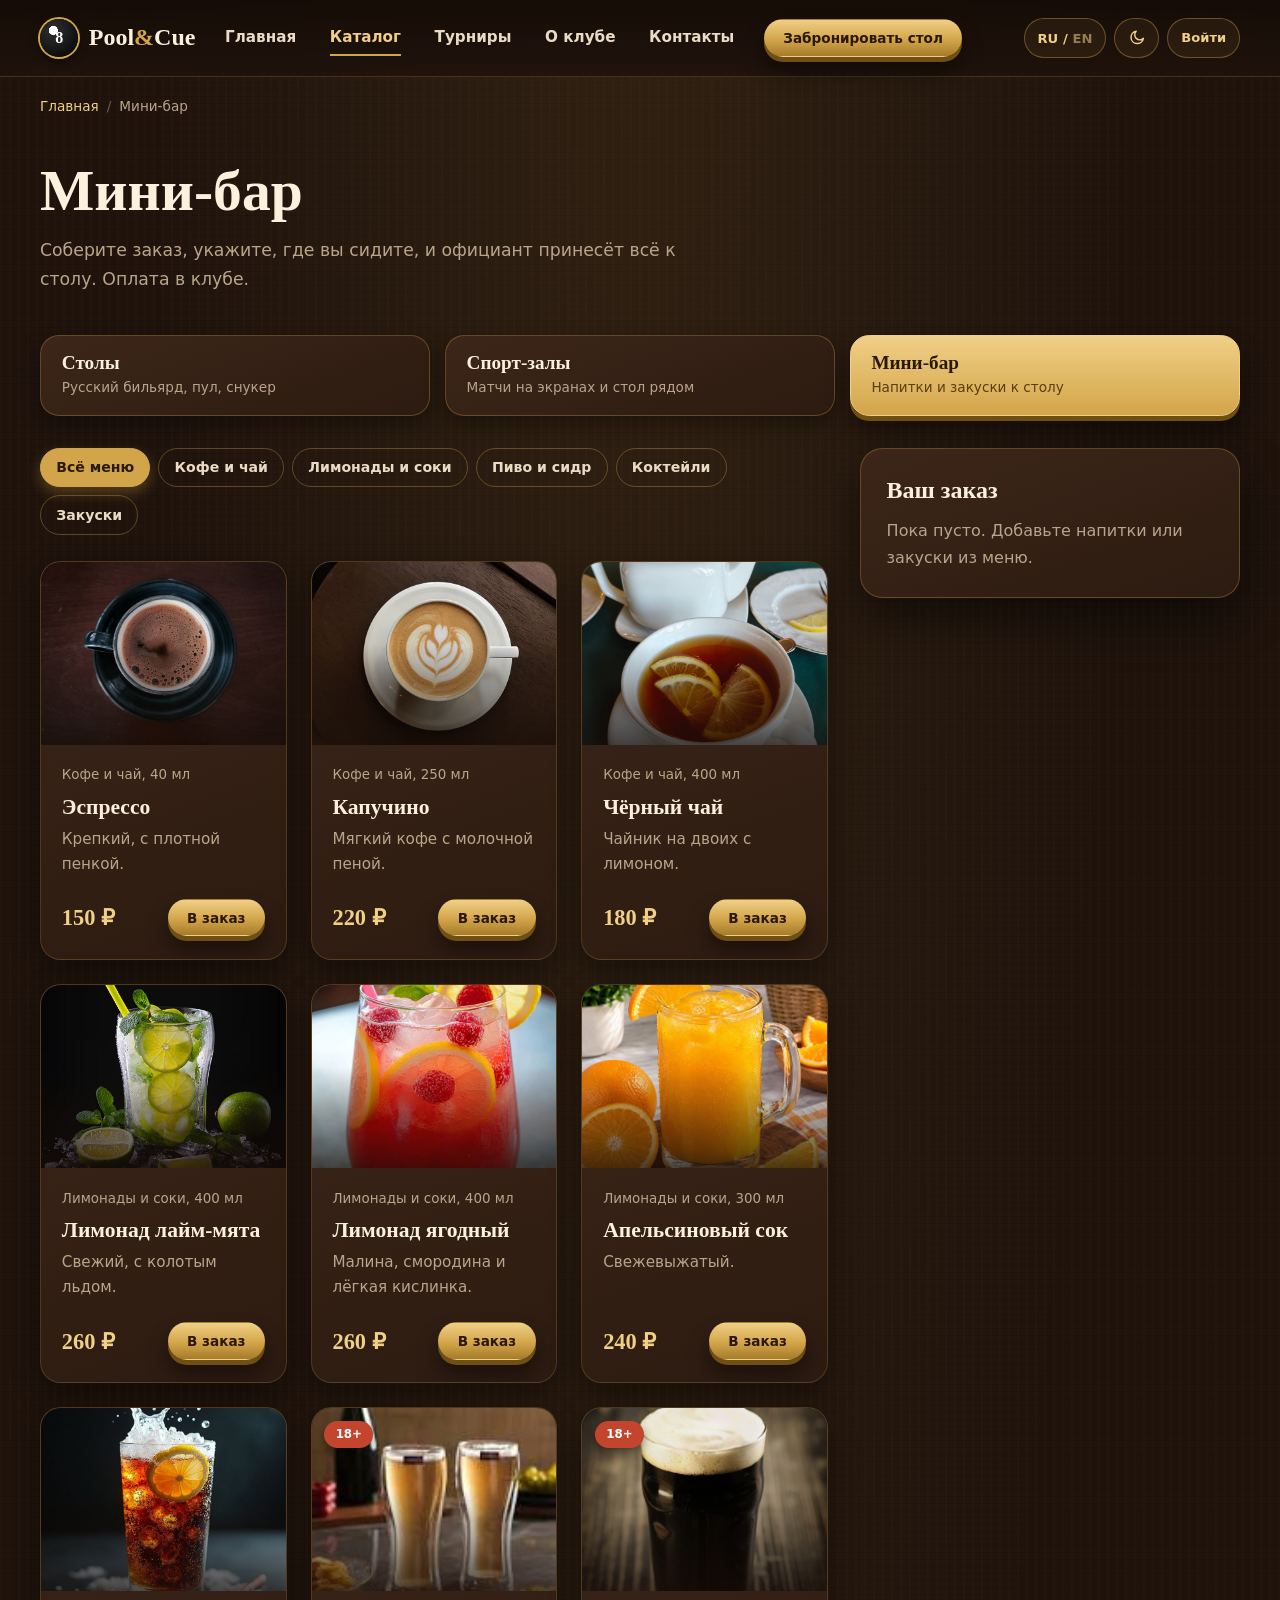
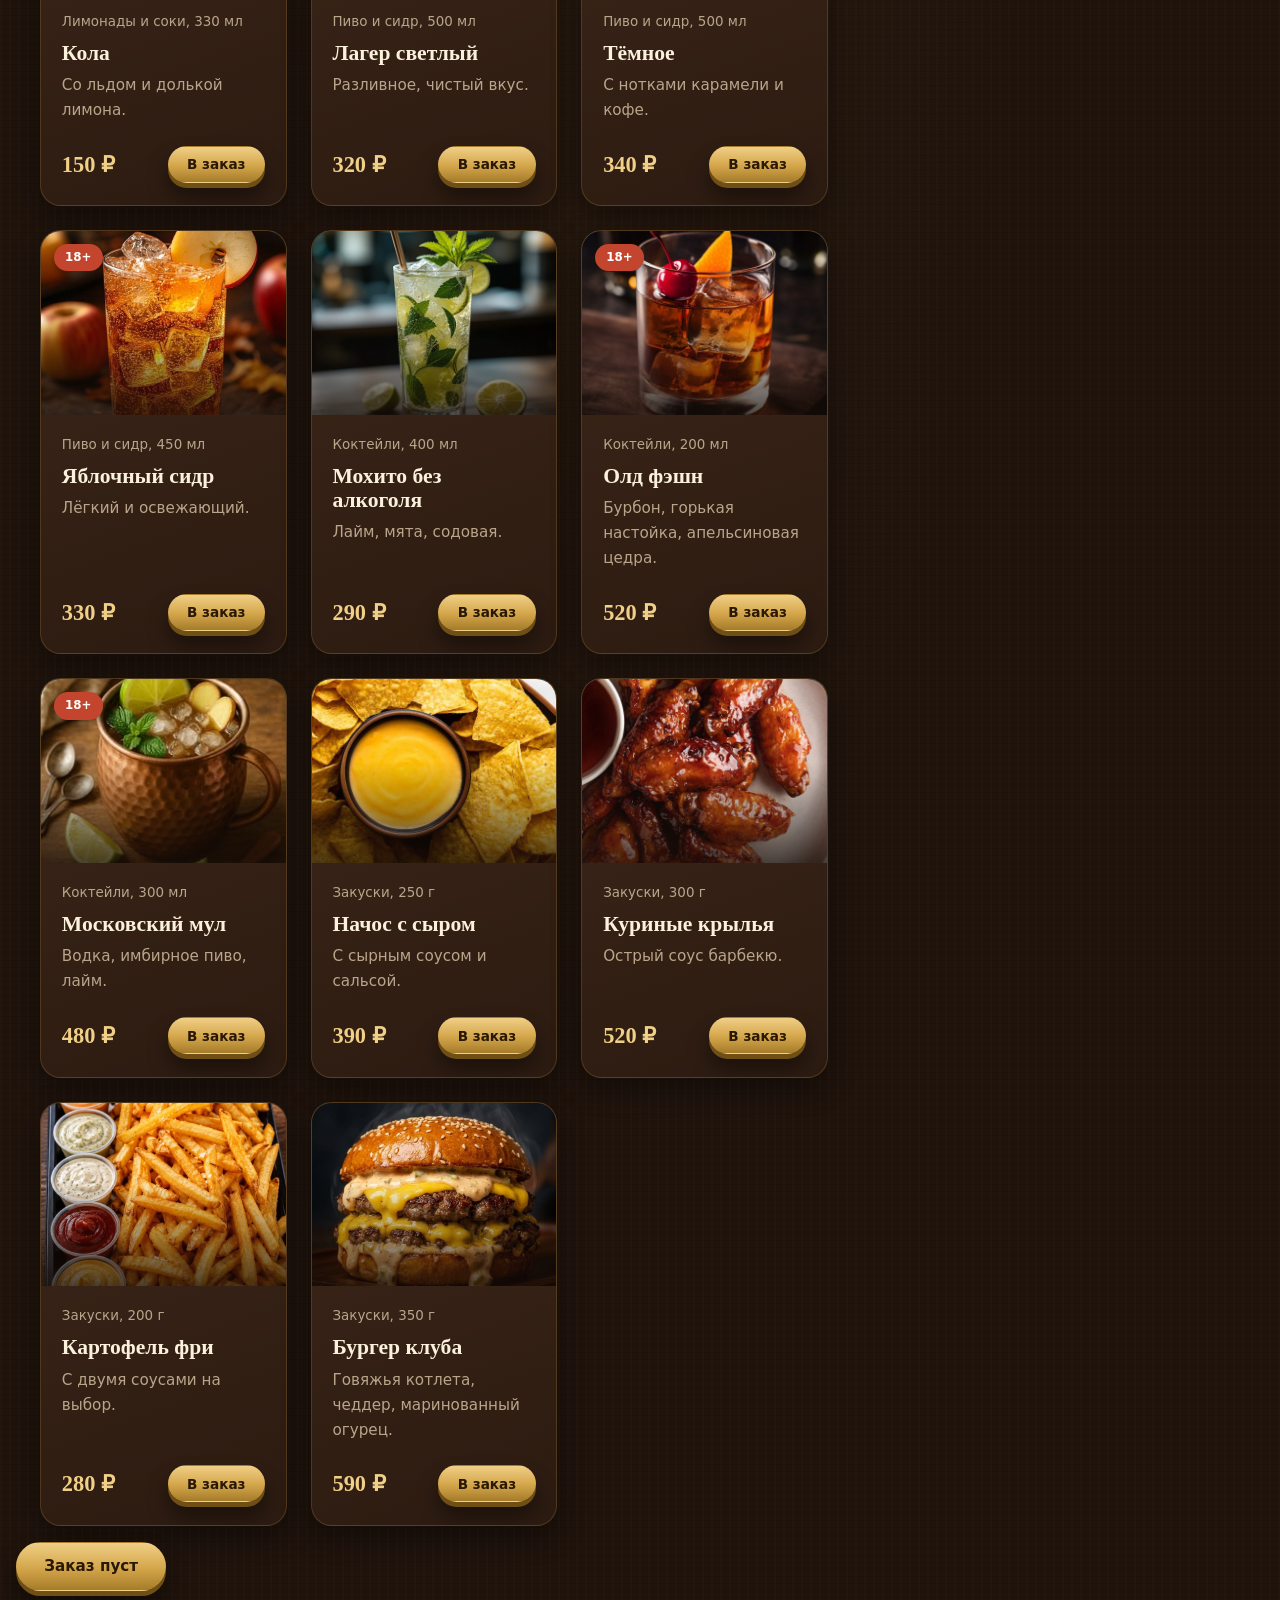
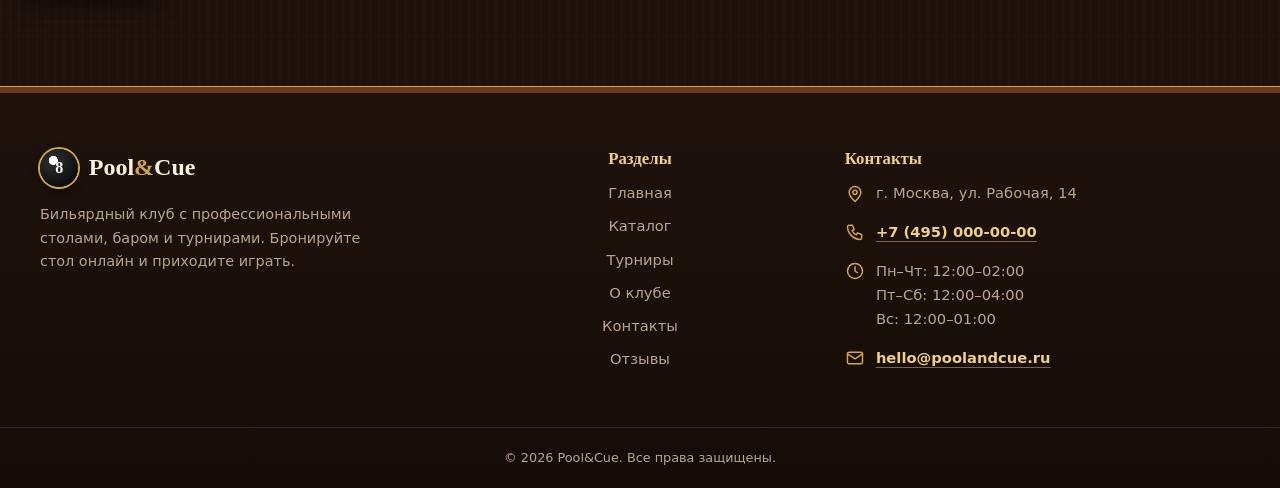
==== commit 8fdd3591: "обновление" ====
--- a/menu.html
+++ b/menu.html
@@ -50,8 +50,9 @@
 cart[id]=Math.max(0,(cart[id]||0)+(b.dataset.inc?1:-1));if(!cart[id])delete cart[id];save();$$(`[data-ctl="${id}"]`).forEach(s=>s.innerHTML=ctl(id));lines()});
 $$("input[name=cat]").forEach(r=>r.onchange=()=>{cat=r.value;grid()});
 $("#orderForm").onsubmit=e=>{e.preventDefault();if(!validateForm(e.target)){toast("Проверьте поля формы: есть ошибки",true);return}
-const sum=lines(),code="BAR-"+Math.floor(100+Math.random()*900),where=$("#oWhere").value;cart={};save();
-$("#cartBox").innerHTML=`<div class="text-center py-4"><div class="feature__icon mx-auto" style="width:4rem;height:4rem">${icon("bar")}</div><h2 class="text-2xl">Заказ принят</h2><p class="mt-3">Номер: <b class="text-[color:var(--brass-light)]">${code}</b></p><p class="mt-2 text-[color:var(--muted)]">Принесём: ${where.toLowerCase()}. К оплате в клубе: ${money(sum)}.</p><a class="btn btn--ghost mt-6" href="menu.html">Сделать новый заказ</a></div>`;$("#pill").hidden=true;toast("Заказ принят, официант уже в пути")};
+needAuth(()=>{const items=MENU.filter(x=>cart[x.id]).map(x=>({name:x.name,qty:cart[x.id],price:x.price})),sum=lines(),where=$("#oWhere").value,o=Orders.add({items,total:sum,where,note:$("#oNote").value.trim()});cart={};save();
+$("#cartBox").innerHTML=`<div class="text-center py-4"><div class="feature__icon mx-auto" style="width:4rem;height:4rem">${icon("bar")}</div><h2 class="text-2xl">Заказ принят</h2><p class="mt-3">Номер: <b class="text-[color:var(--brass-light)]">${o.id}</b></p><p class="mt-2 text-[color:var(--muted)]">Принесём: ${esc(where.toLowerCase())}. К оплате в клубе: ${money(sum)}.</p><div class="flex flex-wrap gap-3" style="justify-content:center;margin-top:1.4rem"><a class="btn btn--primary" href="account.html">Мои заказы</a><a class="btn btn--ghost" href="menu.html">Новый заказ</a></div></div>`;$("#pill").hidden=true;grid();toast("Заказ принят, официант уже в пути")})};
+const mu=Auth.me();if(mu){$("#oName").value=mu.name;$("#oPhone").value=mu.phone}
 grid();lines();
 
 });
--- a/css/style.css
+++ b/css/style.css
@@ -1,9 +1,9 @@
 /* Pool&Cue — стили. БЭМ + CSS-переменные; раскладка — Tailwind (CDN) + Flexbox/Grid */
-:root{--walnut-950:#150c07;--walnut-900:#1f130c;--walnut-800:#2c1b11;--walnut-700:#3d2619;--mahogany:#6b3a22;--oak:#a8703f;--brass:#d3a54a;--brass-light:#f0cf86;--brass-dark:#6f4f14;--felt:#1f5a42;--felt-dark:#143d2d;--chalk:#f1e6d1;--text:#eadcc4;--muted:#b9a58a;--danger:#ff8a72;--ok:#8fd9a8;--ease:cubic-bezier(.2,.8,.2,1)}
+:root{--walnut-950:#150c07;--walnut-900:#1f130c;--walnut-800:#2c1b11;--walnut-700:#3d2619;--mahogany:#6b3a22;--oak:#a8703f;--brass:#d3a54a;--brass-light:#f0cf86;--brass-dark:#6f4f14;--felt:#1f5a42;--felt-dark:#143d2d;--chalk:#f1e6d1;--text:#eadcc4;--muted:#b9a58a;--danger:#ff8a72;--ok:#8fd9a8;--ease:cubic-bezier(.2,.8,.2,1);--heading:#fbf1dc;--gold-hi:#f0cf86;--input-bg:rgba(10,5,2,.45);--panel-dark:var(--panel-dark);--section-dark:rgba(21,12,7,.55)}
 *{box-sizing:border-box}
 html{scroll-behavior:smooth;scroll-padding-top:96px}
 body{margin:0;padding-top:76px;font-family:system-ui,-apple-system,'Segoe UI',Roboto,sans-serif;color:var(--text);line-height:1.65;background-color:var(--walnut-900);background-image:radial-gradient(ellipse at 50% -10%,rgba(211,165,74,.10),transparent 55%),repeating-linear-gradient(90deg,rgba(255,255,255,.012) 0 2px,transparent 2px 9px),repeating-linear-gradient(0deg,rgba(0,0,0,.10) 0 1px,transparent 1px 7px)}
-h1,h2,h3,h4{font-family:Georgia,'Times New Roman',serif;line-height:1.12;margin:0;color:#fbf1dc}
+h1,h2,h3,h4{font-family:Georgia,'Times New Roman',serif;line-height:1.12;margin:0;color:var(--heading)}
 p{margin:0}
 :focus-visible{outline:2px solid var(--brass-light);outline-offset:3px}
 .container{width:min(1200px,100% - 2rem);margin-inline:auto}
@@ -21,7 +21,7 @@
 .logo{display:inline-flex;align-items:center;gap:.65rem;text-decoration:none}
 .logo__ball{display:grid;place-items:center;width:2.4rem;height:2.4rem;border-radius:50%;background:radial-gradient(circle at 35% 30%,#fff 0 12%,#2a2a2a 13%,#000);box-shadow:0 0 0 2px var(--brass),0 4px 10px rgba(0,0,0,.6);color:#fff;font:800 1rem Georgia,'Times New Roman',serif;transition:transform .6s var(--ease)}
 .logo:hover .logo__ball{transform:rotate(360deg)}
-.logo__text{font:800 1.5rem Georgia,'Times New Roman',serif;color:#fbf1dc}.logo__amp{color:var(--brass)}
+.logo__text{font:800 1.5rem Georgia,'Times New Roman',serif;color:var(--heading)}.logo__amp{color:var(--brass)}
 .nav{display:flex;align-items:center;gap:.4rem}
 .nav__link{position:relative;padding:.5rem .85rem;text-decoration:none;font-weight:600;font-size:.95rem;color:var(--text);transition:color .2s}
 .nav__link::after{content:"";position:absolute;left:.85rem;right:.85rem;bottom:.15rem;height:2px;background:var(--brass);transform:scaleX(0);transform-origin:left;transition:transform .35s var(--ease)}
@@ -37,7 +37,7 @@
 .btn:hover::before{transform:translateX(130%)}
 .btn:hover{transform:translateY(-3px)}.btn:active{transform:translateY(2px) scale(.98)}
 .btn[disabled]{opacity:.5;pointer-events:none}
-.btn.btn--primary{background:linear-gradient(180deg,var(--brass-light),var(--brass) 55%,#a67c2a);color:#2a1807;box-shadow:0 5px 0 var(--brass-dark),0 14px 22px rgba(0,0,0,.45)}
+.btn.btn--primary{background:linear-gradient(180deg,var(--gold-hi),var(--brass) 55%,#a67c2a);color:#2a1807;box-shadow:0 5px 0 var(--brass-dark),0 14px 22px rgba(0,0,0,.45)}
 .btn.btn--primary:hover{box-shadow:0 8px 0 var(--brass-dark),0 20px 34px rgba(211,165,74,.35)}
 .btn.btn--primary:active{box-shadow:0 1px 0 var(--brass-dark),0 4px 10px rgba(0,0,0,.4)}
 .btn.btn--ghost{background:rgba(211,165,74,.06);border-color:var(--brass);color:var(--brass-light)}
@@ -51,7 +51,7 @@
 .section--felt{background:radial-gradient(ellipse at 50% 0,#2b7a58,transparent 70%),repeating-linear-gradient(45deg,rgba(255,255,255,.025) 0 1px,transparent 1px 4px),var(--felt-dark);border-block:6px solid var(--mahogany);box-shadow:inset 0 0 80px rgba(0,0,0,.5)}
 .section--chalk{background:linear-gradient(180deg,#f6ecd8,var(--chalk));color:#3a2414;border-block:6px solid var(--oak)}
 .section--chalk h2,.section--chalk h3{color:#2c1b11}.section--chalk .section__lead{color:#6a4a32}
-.section--dark{background:rgba(21,12,7,.55)}
+.section--dark{background:var(--section-dark)}
 .section__head{max-width:40rem;margin-bottom:2.8rem}.section__head--center{margin-inline:auto;text-align:center}
 .section__title{font-size:clamp(1.9rem,3.6vw,2.9rem);font-weight:800}
 .section__lead{margin-top:.8rem;color:var(--muted);font-size:1.05rem}
@@ -72,9 +72,9 @@
 /* forms */
 .field{display:flex;flex-direction:column;gap:.35rem;position:relative}
 .field__label{font-size:.82rem;font-weight:700;color:var(--brass-light)}
-.field__input{width:100%;padding:.8rem 1rem;border-radius:.85rem;border:1px solid rgba(211,165,74,.3);background:rgba(10,5,2,.45);color:#fbf1dc;font:500 .95rem system-ui,-apple-system,'Segoe UI',Roboto,sans-serif;transition:border-color .2s,box-shadow .2s,background .2s}
+.field__input{width:100%;padding:.8rem 1rem;border-radius:.85rem;border:1px solid rgba(211,165,74,.3);background:var(--input-bg);color:var(--heading);font:500 .95rem system-ui,-apple-system,'Segoe UI',Roboto,sans-serif;transition:border-color .2s,box-shadow .2s,background .2s}
 .field__input:hover{border-color:rgba(211,165,74,.6)}
-.field__input:focus{outline:none;border-color:var(--brass-light);box-shadow:0 0 0 4px rgba(211,165,74,.18);background:rgba(10,5,2,.7)}
+.field__input:focus{outline:none;border-color:var(--brass-light);box-shadow:0 0 0 4px rgba(211,165,74,.18);background:var(--input-bg)}
 .field__input option{background:var(--walnut-800)}
 textarea.field__input{min-height:96px;resize:vertical}
 .field__msg{font-size:.8rem;color:var(--danger)}.field__msg:empty{display:none}
@@ -88,7 +88,7 @@
 .chip:hover span{transform:translateY(-2px);border-color:var(--brass)}
 .chip input:checked+span{background:var(--brass);color:#2a1807;border-color:var(--brass);box-shadow:0 6px 14px rgba(211,165,74,.3)}
 .chip input:focus-visible+span{outline:2px solid var(--brass-light);outline-offset:3px}
-.sum{display:grid;gap:.4rem;padding:1rem;border-radius:1rem;background:rgba(10,5,2,.4);border:1px dashed rgba(211,165,74,.4)}
+.sum{display:grid;gap:.4rem;padding:1rem;border-radius:1rem;background:var(--panel-dark);border:1px dashed rgba(211,165,74,.4)}
 .sum__row{display:flex;justify-content:space-between;font-size:.92rem;color:var(--muted)}.sum__row--total{font:800 1.5rem Georgia,'Times New Roman',serif;color:var(--brass-light);padding-top:.5rem;border-top:1px solid rgba(211,165,74,.3)}
 
 /* cards */
@@ -104,7 +104,7 @@
 .card__foot{display:flex;align-items:center;justify-content:space-between;gap:.8rem;margin-top:auto;padding-top:.9rem}
 .card__price{font:800 1.4rem Georgia,'Times New Roman',serif;color:var(--brass-light)}.card__price small{font:500 .8rem system-ui,'Segoe UI',sans-serif;color:var(--muted)}
 .badge{display:inline-flex;align-items:center;gap:.35rem;padding:.25rem .7rem;border-radius:999px;font-size:.74rem;font-weight:800;backdrop-filter:blur(6px);box-shadow:0 4px 10px rgba(0,0,0,.4)}
-.badge--new{background:#2f8a66;color:#fff}.badge--vip{background:linear-gradient(180deg,var(--brass-light),var(--brass));color:#2a1807}.badge--hot{background:#c4452d;color:#fff}.badge--free{background:rgba(21,12,7,.85);color:var(--ok);border:1px solid var(--ok)}
+.badge--new{background:#2f8a66;color:#fff}.badge--vip{background:linear-gradient(180deg,var(--gold-hi),var(--brass));color:#2a1807}.badge--hot{background:#c4452d;color:#fff}.badge--free{background:rgba(21,12,7,.85);color:var(--ok);border:1px solid var(--ok)}
 .badge--free::before{content:"";width:.5rem;height:.5rem;border-radius:50%;background:var(--ok);animation:pulse 1.6s infinite}
 @keyframes pulse{0%{box-shadow:0 0 0 0 rgba(143,217,168,.7)}70%,100%{box-shadow:0 0 0 7px rgba(143,217,168,0)}}
 .hall{position:relative;display:block;aspect-ratio:3/4;overflow:hidden;border-radius:1.3rem;text-decoration:none;background:radial-gradient(circle at 50% 30%,var(--mahogany),var(--walnut-900));border:1px solid rgba(211,165,74,.25);transition:transform .45s var(--ease),box-shadow .45s}
@@ -114,9 +114,9 @@
 .hall__body{position:absolute;z-index:2;left:1.2rem;right:1.2rem;bottom:1.1rem}.hall__title{font-size:1.4rem}.hall__text{font-size:.88rem;color:var(--text);max-height:0;opacity:0;overflow:hidden;transition:max-height .5s var(--ease),opacity .4s}
 .hall:hover .hall__text,.hall:focus-visible .hall__text{max-height:6rem;opacity:1;margin-top:.4rem}
 @media(hover:none){.hall__text{max-height:6rem;opacity:1;margin-top:.4rem}}
-.feature{padding:1.7rem;border-radius:1.3rem;background:linear-gradient(160deg,rgba(61,38,25,.9),rgba(31,19,12,.9));border:1px solid rgba(211,165,74,.22);transition:transform .4s var(--ease),border-color .4s,box-shadow .4s}
+.feature{padding:1.7rem;border-radius:1.3rem;background:linear-gradient(160deg,var(--walnut-700),var(--walnut-800));border:1px solid rgba(211,165,74,.22);transition:transform .4s var(--ease),border-color .4s,box-shadow .4s}
 .feature:hover{transform:translateY(-6px) rotate(-.4deg);border-color:var(--brass);box-shadow:0 20px 40px rgba(0,0,0,.5)}
-.feature__icon{display:grid;place-items:center;width:3.4rem;height:3.4rem;margin-bottom:1rem;border-radius:50%;background:radial-gradient(circle at 35% 30%,var(--brass-light),var(--brass) 60%,#8a6320);box-shadow:0 6px 0 var(--brass-dark),0 12px 18px rgba(0,0,0,.4);transition:transform .4s var(--ease)}
+.feature__icon{display:grid;place-items:center;width:3.4rem;height:3.4rem;margin-bottom:1rem;border-radius:50%;background:radial-gradient(circle at 35% 30%,var(--gold-hi),var(--brass) 60%,#8a6320);box-shadow:0 6px 0 var(--brass-dark),0 12px 18px rgba(0,0,0,.4);transition:transform .4s var(--ease)}
 .feature:hover .feature__icon{transform:translateY(-4px) scale(1.08)}.feature__icon svg{width:1.6rem;height:1.6rem;stroke:#2a1807;fill:none;stroke-width:2;stroke-linecap:round;stroke-linejoin:round}
 .feature__title{font-size:1.2rem;margin-bottom:.4rem}.feature__text{color:var(--muted);font-size:.95rem}
 .stat{text-align:center;padding:1.4rem 1rem}.stat__num{font:800 clamp(2.6rem,5vw,4rem) Georgia,'Times New Roman',serif;color:var(--mahogany);line-height:1}.stat__label{margin-top:.5rem;font-weight:700;color:#6a4a32}
@@ -124,7 +124,7 @@
 .media img{position:absolute;inset:0;width:100%;height:100%;object-fit:cover;transition:transform 1s var(--ease)}.media:hover img{transform:scale(1.07)}
 .event{display:grid;grid-template-columns:auto 1fr auto;gap:1.2rem;align-items:center;padding:1.2rem 1.4rem;border-radius:1.2rem;background:linear-gradient(160deg,var(--walnut-700),var(--walnut-800));border:1px solid rgba(211,165,74,.22);transition:transform .35s var(--ease),border-color .35s,box-shadow .35s}
 .event:hover{transform:translateX(8px);border-color:var(--brass);box-shadow:-8px 10px 30px rgba(0,0,0,.45)}
-.event__date{display:grid;place-items:center;width:4.4rem;height:4.4rem;border-radius:1rem;background:linear-gradient(180deg,var(--brass-light),var(--brass));color:#2a1807;font:800 1.7rem/1 Georgia,'Times New Roman',serif;text-align:center;box-shadow:0 5px 0 var(--brass-dark)}.event__date small{display:block;font:700 .7rem system-ui,'Segoe UI',sans-serif}
+.event__date{display:grid;place-items:center;width:4.4rem;height:4.4rem;border-radius:1rem;background:linear-gradient(180deg,var(--gold-hi),var(--brass));color:#2a1807;font:800 1.7rem/1 Georgia,'Times New Roman',serif;text-align:center;box-shadow:0 5px 0 var(--brass-dark)}.event__date small{display:block;font:700 .7rem system-ui,'Segoe UI',sans-serif}
 .event__title{font-size:1.2rem}.event__meta{color:var(--muted);font-size:.9rem}
 @media(max-width:640px){.event{grid-template-columns:auto 1fr}.event .btn{grid-column:1/-1}}
 .promo{padding:1.6rem;border-radius:1.3rem;background:linear-gradient(135deg,var(--felt),var(--felt-dark));border:1px solid rgba(240,207,134,.35);box-shadow:inset 0 0 40px rgba(0,0,0,.3);transition:transform .4s var(--ease),box-shadow .4s}
@@ -143,7 +143,7 @@
 .faq__q::after{content:"+";display:grid;place-items:center;flex:none;width:1.8rem;height:1.8rem;border-radius:50%;background:var(--brass);color:#2a1807;font-size:1.2rem;transition:transform .35s var(--ease)}.faq[open] .faq__q::after{transform:rotate(135deg)}.faq__a{padding:0 1.3rem 1.2rem;color:var(--muted);animation:fade .4s}
 @keyframes fade{from{opacity:0;transform:translateY(-6px)}}
 .list-check{display:grid;gap:.5rem;padding:0;margin:0;list-style:none}.list-check li{display:flex;gap:.6rem}.list-check li::before{content:"✓";color:var(--brass);font-weight:800}
-.spec{display:grid;grid-template-columns:repeat(auto-fit,minmax(130px,1fr));gap:.8rem}.spec__item{padding:.9rem;border-radius:1rem;background:rgba(10,5,2,.4);border:1px solid rgba(211,165,74,.2)}.spec__k{font-size:.78rem;color:var(--muted)}.spec__v{font-weight:800;color:#fbf1dc}
+.spec{display:grid;grid-template-columns:repeat(auto-fit,minmax(130px,1fr));gap:.8rem}.spec__item{padding:.9rem;border-radius:1rem;background:var(--panel-dark);border:1px solid rgba(211,165,74,.2)}.spec__k{font-size:.78rem;color:var(--muted)}.spec__v{font-weight:800;color:var(--heading)}
 .filters{position:sticky;top:96px;align-self:start;display:grid;gap:1.3rem}
 .empty{padding:3rem 1rem;text-align:center;border-radius:1.3rem;border:2px dashed rgba(211,165,74,.4);color:var(--muted)}
 
@@ -175,7 +175,7 @@
 
 /* клик по фото стола = быстрый просмотр */
 .card__media{cursor:pointer}.card__media:focus-visible{outline:2px solid var(--brass-light);outline-offset:-4px}
-.card__zoom{position:absolute;z-index:2;left:50%;top:50%;display:grid;place-items:center;width:3.4rem;height:3.4rem;margin:-1.7rem 0 0 -1.7rem;border-radius:50%;background:linear-gradient(180deg,var(--brass-light),var(--brass));color:#2a1807;font:800 1.8rem/1 Georgia,serif;box-shadow:0 6px 0 var(--brass-dark),0 14px 24px rgba(0,0,0,.5);opacity:0;transform:scale(.4);transition:opacity .3s,transform .45s var(--ease)}
+.card__zoom{position:absolute;z-index:2;left:50%;top:50%;display:grid;place-items:center;width:3.4rem;height:3.4rem;margin:-1.7rem 0 0 -1.7rem;border-radius:50%;background:linear-gradient(180deg,var(--gold-hi),var(--brass));color:#2a1807;font:800 1.8rem/1 Georgia,serif;box-shadow:0 6px 0 var(--brass-dark),0 14px 24px rgba(0,0,0,.5);opacity:0;transform:scale(.4);transition:opacity .3s,transform .45s var(--ease)}
 .card__media:hover .card__zoom,.card__media:focus-visible .card__zoom{opacity:1;transform:scale(1)}
 @media(hover:none){.card__zoom{opacity:1;transform:none;left:auto;top:auto;right:.8rem;bottom:.8rem;margin:0;width:2.6rem;height:2.6rem;font-size:1.4rem}}
 /* карточки преимуществ-ссылки */
@@ -203,9 +203,9 @@
 .tabs{display:grid;grid-template-columns:repeat(3,1fr);gap:.9rem;margin-bottom:2rem}
 .tabs__link{display:block;padding:1rem 1.3rem;border-radius:1.2rem;text-decoration:none;background:linear-gradient(160deg,var(--walnut-700),var(--walnut-800));border:1px solid rgba(211,165,74,.3);box-shadow:0 8px 20px rgba(0,0,0,.35);transition:transform .35s var(--ease),border-color .3s,box-shadow .35s}
 .tabs__link:hover{transform:translateY(-4px);border-color:var(--brass);box-shadow:0 16px 30px rgba(0,0,0,.5)}
-.tabs__title{display:block;font:800 1.2rem Georgia,'Times New Roman',serif;color:#fbf1dc}
+.tabs__title{display:block;font:800 1.2rem Georgia,'Times New Roman',serif;color:var(--heading)}
 .tabs__text{display:block;margin-top:.15rem;font-size:.85rem;color:var(--muted)}
-.tabs__link--active{background:linear-gradient(180deg,var(--brass-light),var(--brass));border-color:var(--brass-light);box-shadow:0 5px 0 var(--brass-dark),0 14px 24px rgba(0,0,0,.45)}
+.tabs__link--active{background:linear-gradient(180deg,var(--gold-hi),var(--brass));border-color:var(--brass-light);box-shadow:0 5px 0 var(--brass-dark),0 14px 24px rgba(0,0,0,.45)}
 .tabs__link--active .tabs__title{color:#2a1807}.tabs__link--active .tabs__text{color:#5a3d10}
 @media(max-width:700px){.tabs{grid-template-columns:1fr}}
 
@@ -213,3 +213,38 @@
 .info a,.footer__contacts a{color:var(--brass-light);font-weight:700;text-decoration:underline;text-decoration-color:rgba(240,207,134,.45);text-underline-offset:4px;transition:color .2s,text-decoration-color .2s}
 .info a:hover,.footer__contacts a:hover{color:#fff;text-decoration-color:var(--brass-light)}
 .info a[href^="tel:"]{font-size:1.2rem}
+
+/* ===== инструменты в шапке ===== */
+.tools{display:flex;align-items:center;gap:.5rem;margin-left:auto}
+.tools__btn{display:inline-flex;align-items:center;justify-content:center;gap:.3rem;height:2.5rem;min-width:2.5rem;padding:0 .8rem;border-radius:999px;border:1px solid rgba(211,165,74,.4);background:rgba(211,165,74,.08);color:var(--brass-light);font:700 .82rem system-ui,sans-serif;text-decoration:none;cursor:pointer;transition:background .25s,color .25s,transform .25s var(--ease)}
+.tools__btn:hover{background:var(--brass);color:#2a1807;transform:translateY(-2px)}
+.tools__btn svg{width:1.1rem;height:1.1rem;stroke:currentColor;fill:none;stroke-width:2;stroke-linecap:round;stroke-linejoin:round}
+.tools__acc{max-width:9rem;display:inline-block;overflow:hidden;white-space:nowrap;text-overflow:ellipsis;line-height:2.4rem}
+.lang span{opacity:.55}.lang .on{opacity:1;color:var(--gold-hi)}.lang:hover .on{color:inherit}
+html[data-theme=light] .ic-moon,html:not([data-theme=light]) .ic-sun{display:none}
+/* ===== вход, кабинет, отзывы ===== */
+.notice{padding:1rem 1.1rem;border-radius:1rem;background:rgba(196,69,45,.14);border:1px solid var(--danger);font-size:.9rem}.notice .btn{margin-top:.7rem}
+.auth{display:grid;grid-template-columns:1fr 1fr;gap:3rem;align-items:center;padding-block:1rem 4rem}.auth__side p{margin:1rem 0;color:var(--muted)}.auth__tabs{margin-bottom:1.2rem}.auth__form{display:grid;gap:1rem}
+.acc{display:grid;grid-template-columns:300px 1fr;gap:2rem;align-items:start;padding-bottom:3rem}.acc__profile{position:sticky;top:96px}.acc__tabs{margin-bottom:1.2rem}.acc__list{display:grid;gap:1rem}
+.rec{display:flex;justify-content:space-between;gap:1rem;flex-wrap:wrap;padding:1.2rem 1.4rem;border-radius:1.2rem;background:linear-gradient(160deg,var(--walnut-700),var(--walnut-800));border:1px solid rgba(211,165,74,.22)}
+.rec__title{font-size:1.2rem}.rec__meta{font-size:.9rem;color:var(--muted)}.rec__side{display:grid;gap:.5rem;justify-items:end;align-content:center}
+.badge--off{background:#4a3a30;color:#cdbda5}
+.rv{display:grid;grid-template-columns:1fr 380px;gap:2rem;align-items:start;padding-bottom:3rem}.rv__list{display:grid;gap:1rem}
+.rv__sum{display:grid;grid-template-columns:auto 1fr;gap:1.5rem;align-items:center;margin-bottom:1.4rem}.rv__avg{font:800 3.4rem/1 Georgia,serif;color:var(--brass-light)}
+.stars{color:var(--brass);letter-spacing:.1em}.stars i{color:rgba(211,165,74,.3);font-style:normal}
+.bar{display:grid;grid-template-columns:2.2rem 1fr 2rem;gap:.6rem;align-items:center;font-size:.82rem;color:var(--muted)}.bar__track{height:.55rem;border-radius:999px;background:var(--panel-dark)}.bar__fill{height:100%;border-radius:999px;background:linear-gradient(90deg,var(--brass),var(--gold-hi))}
+.review{padding:1.3rem;border-radius:1.2rem;background:linear-gradient(160deg,var(--walnut-700),var(--walnut-800));border:1px solid rgba(211,165,74,.22);transition:transform .35s var(--ease),border-color .35s}.review:hover{transform:translateY(-4px);border-color:var(--brass)}
+.review__head{display:flex;justify-content:space-between;gap:1rem;flex-wrap:wrap}.review__text{margin-top:.7rem}
+.rating-input{position:relative;display:inline-flex;flex-direction:row-reverse;justify-content:flex-end;gap:.15rem}.rating-input input{position:absolute;opacity:0}
+.rating-input label{font-size:2rem;line-height:1;color:rgba(211,165,74,.3);cursor:pointer;transition:color .15s,transform .2s}
+.rating-input label:hover,.rating-input label:hover~label,.rating-input input:checked~label{color:var(--brass)}.rating-input label:hover{transform:scale(1.2)}.rating-input input:focus-visible+label{outline:2px solid var(--brass-light);outline-offset:2px}
+@media(max-width:900px){.auth,.rv,.acc{grid-template-columns:1fr}.acc__profile{position:static}}
+
+/* ===== светлая тема ===== */
+html[data-theme=light]{--walnut-950:#f6eddc;--walnut-900:#f1e5cf;--walnut-800:#eadcc2;--walnut-700:#e0cba6;--mahogany:#a8703f;--text:#3a2414;--muted:#6f5640;--heading:#2c1b11;--brass-light:#8a5a14;--brass-dark:#8a6320;--input-bg:rgba(255,251,242,.95);--panel-dark:rgba(120,80,40,.1);--section-dark:rgba(120,80,40,.07)}
+html[data-theme=light] :is(.header,.footer,.hero,.section--felt,.cta,.hall,.promo,.game,.toast,.quick){--walnut-950:#150c07;--walnut-900:#1f130c;--walnut-800:#2c1b11;--walnut-700:#3d2619;--mahogany:#6b3a22;--text:#eadcc4;--muted:#b9a58a;--heading:#fbf1dc;--brass-light:#f0cf86;--brass-dark:#6f4f14;--input-bg:rgba(10,5,2,.45);--panel-dark:rgba(10,5,2,.4)}
+html[data-theme=light] body{background-image:radial-gradient(ellipse at 50% -10%,rgba(211,165,74,.18),transparent 55%),repeating-linear-gradient(90deg,rgba(120,80,40,.03) 0 2px,transparent 2px 9px)}
+html[data-theme=light] .card,html[data-theme=light] .form-panel,html[data-theme=light] .event,html[data-theme=light] .feature,html[data-theme=light] .info,html[data-theme=light] .tabs__link,html[data-theme=light] .rec,html[data-theme=light] .review{box-shadow:0 10px 24px rgba(90,55,25,.15)}
+html[data-theme=light] .tabs__link--active{box-shadow:0 5px 0 var(--brass-dark),0 14px 24px rgba(90,55,25,.25)}
+html[data-theme=light] .tools__btn{color:var(--brass-light)}
+.lang:hover span,.lang:hover .on{color:#2a1807;opacity:1}
